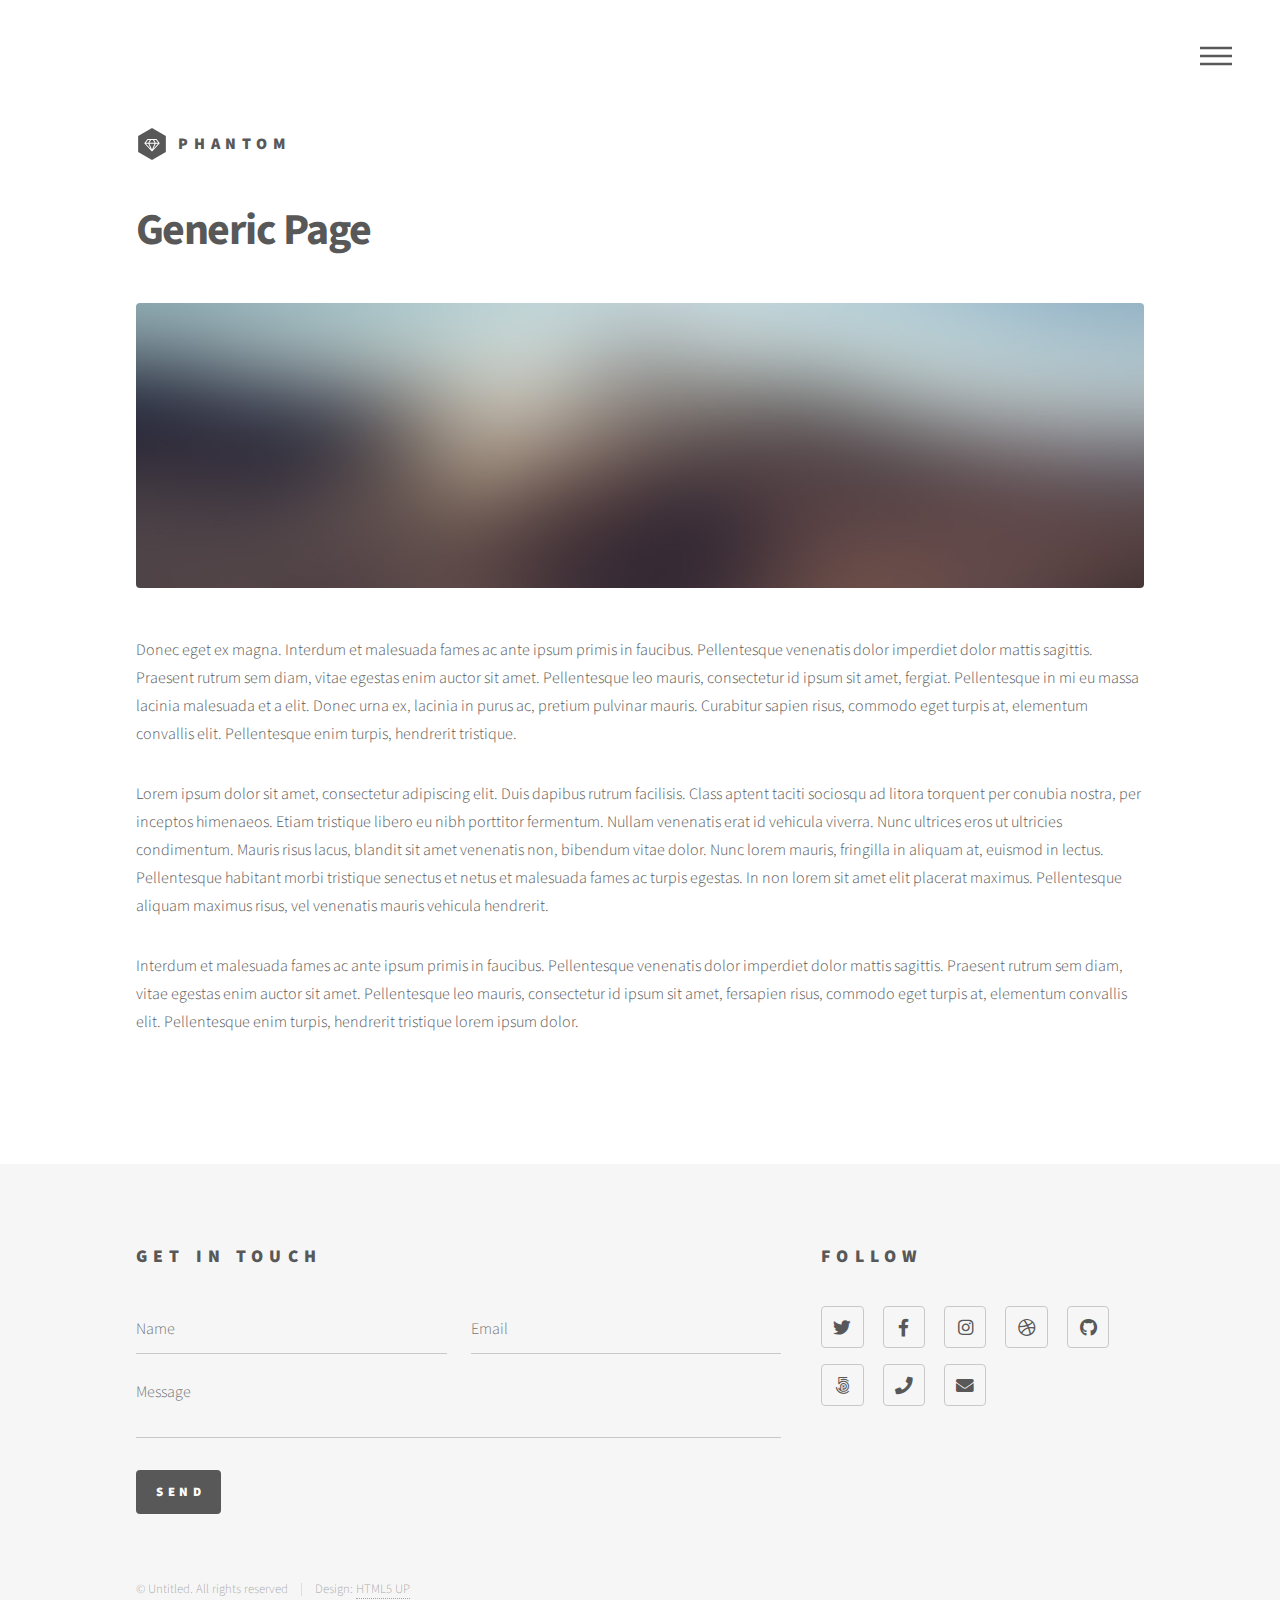
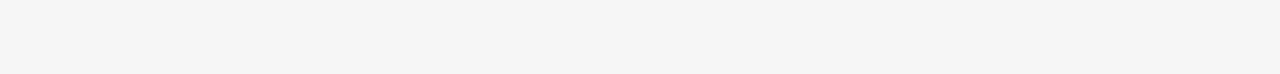
==== affiche.html @ 23f285b6 "Update affiche.html" ====
<!DOCTYPE HTML>
<!--
	Phantom by HTML5 UP
	html5up.net | @ajlkn
	Free for personal and commercial use under the CCA 3.0 license (html5up.net/license)
-->
<html>
	<head>
		<title>Image</title>
		<meta charset="utf-8" />
		<meta name="viewport" content="width=device-width, initial-scale=1, user-scalable=no" />
		<link rel="stylesheet" href="assets/css/main.css" />
		<noscript><link rel="stylesheet" href="assets/css/noscript.css" /></noscript>
	</head>
	<body class="is-preload">
		<!-- Wrapper -->
			<div id="wrapper">

				<!-- Header -->
					<header id="header">
						<div class="inner">

							<!-- Logo -->
								<a href="index.html" class="logo">
									<span class="symbol"><img src="images/logo.svg" alt="" /></span><span class="title">Phantom</span>
								</a>

							<!-- Nav -->
								<nav>
									<ul>
										<li><a href="#menu">Menu</a></li>
									</ul>
								</nav>

						</div>
					</header>

				<!-- Menu -->
					<nav id="menu">
						<h2>Menu</h2>
						<ul>
							<li><a href="index.html">Home</a></li>
							<li><a href="generic.html">Timeline</a></li>
							<li><a href="affiche.html">Affiches</a></li>
						</ul>
					</nav>

				<!-- Main -->
					<div id="main">
						<div class="inner">
							<h1>Generic Page</h1>
							<span class="image main"><img src="images/pic13.jpg" alt="" /></span>
							<p>Donec eget ex magna. Interdum et malesuada fames ac ante ipsum primis in faucibus. Pellentesque venenatis dolor imperdiet dolor mattis sagittis. Praesent rutrum sem diam, vitae egestas enim auctor sit amet. Pellentesque leo mauris, consectetur id ipsum sit amet, fergiat. Pellentesque in mi eu massa lacinia malesuada et a elit. Donec urna ex, lacinia in purus ac, pretium pulvinar mauris. Curabitur sapien risus, commodo eget turpis at, elementum convallis elit. Pellentesque enim turpis, hendrerit tristique.</p>
							<p>Lorem ipsum dolor sit amet, consectetur adipiscing elit. Duis dapibus rutrum facilisis. Class aptent taciti sociosqu ad litora torquent per conubia nostra, per inceptos himenaeos. Etiam tristique libero eu nibh porttitor fermentum. Nullam venenatis erat id vehicula viverra. Nunc ultrices eros ut ultricies condimentum. Mauris risus lacus, blandit sit amet venenatis non, bibendum vitae dolor. Nunc lorem mauris, fringilla in aliquam at, euismod in lectus. Pellentesque habitant morbi tristique senectus et netus et malesuada fames ac turpis egestas. In non lorem sit amet elit placerat maximus. Pellentesque aliquam maximus risus, vel venenatis mauris vehicula hendrerit.</p>
							<p>Interdum et malesuada fames ac ante ipsum primis in faucibus. Pellentesque venenatis dolor imperdiet dolor mattis sagittis. Praesent rutrum sem diam, vitae egestas enim auctor sit amet. Pellentesque leo mauris, consectetur id ipsum sit amet, fersapien risus, commodo eget turpis at, elementum convallis elit. Pellentesque enim turpis, hendrerit tristique lorem ipsum dolor.</p>
						</div>
					</div>

				<!-- Footer -->
					<footer id="footer">
						<div class="inner">
							<section>
								<h2>Get in touch</h2>
								<form method="post" action="#">
									<div class="fields">
										<div class="field half">
											<input type="text" name="name" id="name" placeholder="Name" />
										</div>
										<div class="field half">
											<input type="email" name="email" id="email" placeholder="Email" />
										</div>
										<div class="field">
											<textarea name="message" id="message" placeholder="Message"></textarea>
										</div>
									</div>
									<ul class="actions">
										<li><input type="submit" value="Send" class="primary" /></li>
									</ul>
								</form>
							</section>
							<section>
								<h2>Follow</h2>
								<ul class="icons">
									<li><a href="#" class="icon brands style2 fa-twitter"><span class="label">Twitter</span></a></li>
									<li><a href="#" class="icon brands style2 fa-facebook-f"><span class="label">Facebook</span></a></li>
									<li><a href="#" class="icon brands style2 fa-instagram"><span class="label">Instagram</span></a></li>
									<li><a href="#" class="icon brands style2 fa-dribbble"><span class="label">Dribbble</span></a></li>
									<li><a href="#" class="icon brands style2 fa-github"><span class="label">GitHub</span></a></li>
									<li><a href="#" class="icon brands style2 fa-500px"><span class="label">500px</span></a></li>
									<li><a href="#" class="icon solid style2 fa-phone"><span class="label">Phone</span></a></li>
									<li><a href="#" class="icon solid style2 fa-envelope"><span class="label">Email</span></a></li>
								</ul>
							</section>
							<ul class="copyright">
								<li>&copy; Untitled. All rights reserved</li><li>Design: <a href="http://html5up.net">HTML5 UP</a></li>
							</ul>
						</div>
					</footer>

			</div>

		<!-- Scripts -->
			<script src="assets/js/jquery.min.js"></script>
			<script src="assets/js/browser.min.js"></script>
			<script src="assets/js/breakpoints.min.js"></script>
			<script src="assets/js/util.js"></script>
			<script src="assets/js/main.js"></script>

	</body>
</html>
---- assets/css/main.css ----
@import url(fontawesome-all.min.css);
@import url("https://fonts.googleapis.com/css?family=Source+Sans+Pro:300,700,900");

/*
	Phantom by HTML5 UP
	html5up.net | @ajlkn
	Free for personal and commercial use under the CCA 3.0 license (html5up.net/license)
*/

html, body, div, span, applet, object,
iframe, h1, h2, h3, h4, h5, h6, p, blockquote,
pre, a, abbr, acronym, address, big, cite,
code, del, dfn, em, img, ins, kbd, q, s, samp,
small, strike, strong, sub, sup, tt, var, b,
u, i, center, dl, dt, dd, ol, ul, li, fieldset,
form, label, legend, table, caption, tbody,
tfoot, thead, tr, th, td, article, aside,
canvas, details, embed, figure, figcaption,
footer, header, hgroup, menu, nav, output, ruby,
section, summary, time, mark, audio, video {
	margin: 0;
	padding: 0;
	border: 0;
	font-size: 100%;
	font: inherit;
	vertical-align: baseline;}

article, aside, details, figcaption, figure,
footer, header, hgroup, menu, nav, section {
	display: block;}

body {
	line-height: 1;
}

ol, ul {
	list-style: none;
}

blockquote, q {
	quotes: none;
}

	blockquote:before, blockquote:after, q:before, q:after {
		content: '';
		content: none;
	}

table {
	border-collapse: collapse;
	border-spacing: 0;
}

body {
	-webkit-text-size-adjust: none;
}

mark {
	background-color: transparent;
	color: inherit;
}

input::-moz-focus-inner {
	border: 0;
	padding: 0;
}

input, select, textarea {
	-moz-appearance: none;
	-webkit-appearance: none;
	-ms-appearance: none;
	appearance: none;
}

/* Basic */

	@-ms-viewport {
		width: device-width;
	}

	body {
		-ms-overflow-style: scrollbar;
	}

	@media screen and (max-width: 480px) {

		html, body {
			min-width: 320px;
		}

	}

	html {
		box-sizing: border-box;
	}

	*, *:before, *:after {
		box-sizing: inherit;
	}

	body {
		background: #ffffff;
	}

		body.is-preload *, body.is-preload *:before, body.is-preload *:after {
			-moz-animation: none !important;
			-webkit-animation: none !important;
			-ms-animation: none !important;
			animation: none !important;
			-moz-transition: none !important;
			-webkit-transition: none !important;
			-ms-transition: none !important;
			transition: none !important;
		}

/* Type */

	body, input, select, textarea {
		color: #585858;
		font-family: "Source Sans Pro", Helvetica, sans-serif;
		font-size: 16pt;
		font-weight: 300;
		line-height: 1.75;
	}

		@media screen and (max-width: 1680px) {

			body, input, select, textarea {
				font-size: 14pt;
			}

		}

		@media screen and (max-width: 1280px) {

			body, input, select, textarea {
				font-size: 12pt;
			}

		}

	a {
		-moz-transition: border-bottom-color 0.2s ease, color 0.2s ease;
		-webkit-transition: border-bottom-color 0.2s ease, color 0.2s ease;
		-ms-transition: border-bottom-color 0.2s ease, color 0.2s ease;
		transition: border-bottom-color 0.2s ease, color 0.2s ease;
		text-decoration: none;
		color: #585858;
		border-bottom: dotted 1px rgba(88, 88, 88, 0.5);
	}

		a:hover {
			border-bottom-color: transparent;
			color: #f2849e !important;
		}

	strong, b {
		font-weight: 900;
	}

	em, i {
		font-style: italic;
	}

	p {
		margin: 0 0 2em 0;
	}

	h1 {
		font-size: 2.75em;
		font-weight: 700;
		line-height: 1.3;
		margin: 0 0 1em 0;
		letter-spacing: -0.035em;
	}

		h1 a {
			color: inherit;
		}

		@media screen and (max-width: 736px) {

			h1 {
				font-size: 2em;
				margin: 0 0 1em 0;
			}

		}

		@media screen and (max-width: 360px) {

			h1 {
				font-size: 1.75em;
			}

		}

	h2, h3, h4, h5, h6 {
		font-weight: 900;
		line-height: 1.5;
		margin: 0 0 2em 0;
		text-transform: uppercase;
		letter-spacing: 0.35em;
	}

		h2 a, h3 a, h4 a, h5 a, h6 a {
			color: inherit;
		}

	h2 {
		font-size: 1.1em;
	}

	h3 {
		font-size: 1em;
	}

	h4 {
		font-size: 0.8em;
	}

	h5 {
		font-size: 0.8em;
	}

	h6 {
		font-size: 0.8em;
	}

	@media screen and (max-width: 980px) {

		h1 br, h2 br, h3 br, h4 br, h5 br, h6 br {
			display: none;
		}

	}

	@media screen and (max-width: 736px) {

		h2 {
			font-size: 1em;
		}

		h3 {
			font-size: 0.8em;
		}

	}

	sub {
		font-size: 0.8em;
		position: relative;
		top: 0.5em;
	}

	sup {
		font-size: 0.8em;
		position: relative;
		top: -0.5em;
	}

	blockquote {
		border-left: solid 4px #c9c9c9;
		font-style: italic;
		margin: 0 0 2em 0;
		padding: 0.5em 0 0.5em 2em;
	}

	code {
		background: rgba(144, 144, 144, 0.075);
		border-radius: 4px;
		border: solid 1px #c9c9c9;
		font-family: "Courier New", monospace;
		font-size: 0.9em;
		margin: 0 0.25em;
		padding: 0.25em 0.65em;
	}

	pre {
		-webkit-overflow-scrolling: touch;
		font-family: "Courier New", monospace;
		font-size: 0.9em;
		margin: 0 0 2em 0;
	}

		pre code {
			display: block;
			line-height: 1.75;
			padding: 1em 1.5em;
			overflow-x: auto;
		}

	hr {
		border: 0;
		border-bottom: solid 1px #c9c9c9;
		margin: 2em 0;
	}

		hr.major {
			margin: 3em 0;
		}

	.align-left {
		text-align: left;
	}

	.align-center {
		text-align: center;
	}

	.align-right {
		text-align: right;
	}

/* Row */

	.row {
		display: flex;
		flex-wrap: wrap;
		box-sizing: border-box;
		align-items: stretch;
	}

		.row > * {
			box-sizing: border-box;
		}

		.row.gtr-uniform > * > :last-child {
			margin-bottom: 0;
		}

		.row.aln-left {
			justify-content: flex-start;
		}

		.row.aln-center {
			justify-content: center;
		}

		.row.aln-right {
			justify-content: flex-end;
		}

		.row.aln-top {
			align-items: flex-start;
		}

		.row.aln-middle {
			align-items: center;
		}

		.row.aln-bottom {
			align-items: flex-end;
		}

		.row > .imp {
			order: -1;
		}

		.row > .col-1 {
			width: 8.33333%;
		}

		.row > .off-1 {
			margin-left: 8.33333%;
		}

		.row > .col-2 {
			width: 16.66667%;
		}

		.row > .off-2 {
			margin-left: 16.66667%;
		}

		.row > .col-3 {
			width: 25%;
		}

		.row > .off-3 {
			margin-left: 25%;
		}

		.row > .col-4 {
			width: 33.33333%;
		}

		.row > .off-4 {
			margin-left: 33.33333%;
		}

		.row > .col-5 {
			width: 41.66667%;
		}

		.row > .off-5 {
			margin-left: 41.66667%;
		}

		.row > .col-6 {
			width: 50%;
		}

		.row > .off-6 {
			margin-left: 50%;
		}

		.row > .col-7 {
			width: 58.33333%;
		}

		.row > .off-7 {
			margin-left: 58.33333%;
		}

		.row > .col-8 {
			width: 66.66667%;
		}

		.row > .off-8 {
			margin-left: 66.66667%;
		}

		.row > .col-9 {
			width: 75%;
		}

		.row > .off-9 {
			margin-left: 75%;
		}

		.row > .col-10 {
			width: 83.33333%;
		}

		.row > .off-10 {
			margin-left: 83.33333%;
		}

		.row > .col-11 {
			width: 91.66667%;
		}

		.row > .off-11 {
			margin-left: 91.66667%;
		}

		.row > .col-12 {
			width: 100%;
		}

		.row > .off-12 {
			margin-left: 100%;
		}

		.row.gtr-0 {
			margin-top: 0;
			margin-left: 0em;
		}

			.row.gtr-0 > * {
				padding: 0 0 0 0em;
			}

			.row.gtr-0.gtr-uniform {
				margin-top: 0em;
			}

				.row.gtr-0.gtr-uniform > * {
					padding-top: 0em;
				}

		.row.gtr-25 {
			margin-top: 0;
			margin-left: -0.5em;
		}

			.row.gtr-25 > * {
				padding: 0 0 0 0.5em;
			}

			.row.gtr-25.gtr-uniform {
				margin-top: -0.5em;
			}

				.row.gtr-25.gtr-uniform > * {
					padding-top: 0.5em;
				}

		.row.gtr-50 {
			margin-top: 0;
			margin-left: -1em;
		}

			.row.gtr-50 > * {
				padding: 0 0 0 1em;
			}

			.row.gtr-50.gtr-uniform {
				margin-top: -1em;
			}

				.row.gtr-50.gtr-uniform > * {
					padding-top: 1em;
				}

		.row {
			margin-top: 0;
			margin-left: -2em;
		}

			.row > * {
				padding: 0 0 0 2em;
			}

			.row.gtr-uniform {
				margin-top: -2em;
			}

				.row.gtr-uniform > * {
					padding-top: 2em;
				}

		.row.gtr-150 {
			margin-top: 0;
			margin-left: -3em;
		}

			.row.gtr-150 > * {
				padding: 0 0 0 3em;
			}

			.row.gtr-150.gtr-uniform {
				margin-top: -3em;
			}

				.row.gtr-150.gtr-uniform > * {
					padding-top: 3em;
				}

		.row.gtr-200 {
			margin-top: 0;
			margin-left: -4em;
		}

			.row.gtr-200 > * {
				padding: 0 0 0 4em;
			}

			.row.gtr-200.gtr-uniform {
				margin-top: -4em;
			}

				.row.gtr-200.gtr-uniform > * {
					padding-top: 4em;
				}

		@media screen and (max-width: 1680px) {

			.row {
				display: flex;
				flex-wrap: wrap;
				box-sizing: border-box;
				align-items: stretch;
			}

				.row > * {
					box-sizing: border-box;
				}

				.row.gtr-uniform > * > :last-child {
					margin-bottom: 0;
				}

				.row.aln-left {
					justify-content: flex-start;
				}

				.row.aln-center {
					justify-content: center;
				}

				.row.aln-right {
					justify-content: flex-end;
				}

				.row.aln-top {
					align-items: flex-start;
				}

				.row.aln-middle {
					align-items: center;
				}

				.row.aln-bottom {
					align-items: flex-end;
				}

				.row > .imp-xlarge {
					order: -1;
				}

				.row > .col-1-xlarge {
					width: 8.33333%;
				}

				.row > .off-1-xlarge {
					margin-left: 8.33333%;
				}

				.row > .col-2-xlarge {
					width: 16.66667%;
				}

				.row > .off-2-xlarge {
					margin-left: 16.66667%;
				}

				.row > .col-3-xlarge {
					width: 25%;
				}

				.row > .off-3-xlarge {
					margin-left: 25%;
				}

				.row > .col-4-xlarge {
					width: 33.33333%;
				}

				.row > .off-4-xlarge {
					margin-left: 33.33333%;
				}

				.row > .col-5-xlarge {
					width: 41.66667%;
				}

				.row > .off-5-xlarge {
					margin-left: 41.66667%;
				}

				.row > .col-6-xlarge {
					width: 50%;
				}

				.row > .off-6-xlarge {
					margin-left: 50%;
				}

				.row > .col-7-xlarge {
					width: 58.33333%;
				}

				.row > .off-7-xlarge {
					margin-left: 58.33333%;
				}

				.row > .col-8-xlarge {
					width: 66.66667%;
				}

				.row > .off-8-xlarge {
					margin-left: 66.66667%;
				}

				.row > .col-9-xlarge {
					width: 75%;
				}

				.row > .off-9-xlarge {
					margin-left: 75%;
				}

				.row > .col-10-xlarge {
					width: 83.33333%;
				}

				.row > .off-10-xlarge {
					margin-left: 83.33333%;
				}

				.row > .col-11-xlarge {
					width: 91.66667%;
				}

				.row > .off-11-xlarge {
					margin-left: 91.66667%;
				}

				.row > .col-12-xlarge {
					width: 100%;
				}

				.row > .off-12-xlarge {
					margin-left: 100%;
				}

				.row.gtr-0 {
					margin-top: 0;
					margin-left: 0em;
				}

					.row.gtr-0 > * {
						padding: 0 0 0 0em;
					}

					.row.gtr-0.gtr-uniform {
						margin-top: 0em;
					}

						.row.gtr-0.gtr-uniform > * {
							padding-top: 0em;
						}

				.row.gtr-25 {
					margin-top: 0;
					margin-left: -0.5em;
				}

					.row.gtr-25 > * {
						padding: 0 0 0 0.5em;
					}

					.row.gtr-25.gtr-uniform {
						margin-top: -0.5em;
					}

						.row.gtr-25.gtr-uniform > * {
							padding-top: 0.5em;
						}

				.row.gtr-50 {
					margin-top: 0;
					margin-left: -1em;
				}

					.row.gtr-50 > * {
						padding: 0 0 0 1em;
					}

					.row.gtr-50.gtr-uniform {
						margin-top: -1em;
					}

						.row.gtr-50.gtr-uniform > * {
							padding-top: 1em;
						}

				.row {
					margin-top: 0;
					margin-left: -2em;
				}

					.row > * {
						padding: 0 0 0 2em;
					}

					.row.gtr-uniform {
						margin-top: -2em;
					}

						.row.gtr-uniform > * {
							padding-top: 2em;
						}

				.row.gtr-150 {
					margin-top: 0;
					margin-left: -3em;
				}

					.row.gtr-150 > * {
						padding: 0 0 0 3em;
					}

					.row.gtr-150.gtr-uniform {
						margin-top: -3em;
					}

						.row.gtr-150.gtr-uniform > * {
							padding-top: 3em;
						}

				.row.gtr-200 {
					margin-top: 0;
					margin-left: -4em;
				}

					.row.gtr-200 > * {
						padding: 0 0 0 4em;
					}

					.row.gtr-200.gtr-uniform {
						margin-top: -4em;
					}

						.row.gtr-200.gtr-uniform > * {
							padding-top: 4em;
						}

		}

		@media screen and (max-width: 1280px) {

			.row {
				display: flex;
				flex-wrap: wrap;
				box-sizing: border-box;
				align-items: stretch;
			}

				.row > * {
					box-sizing: border-box;
				}

				.row.gtr-uniform > * > :last-child {
					margin-bottom: 0;
				}

				.row.aln-left {
					justify-content: flex-start;
				}

				.row.aln-center {
					justify-content: center;
				}

				.row.aln-right {
					justify-content: flex-end;
				}

				.row.aln-top {
					align-items: flex-start;
				}

				.row.aln-middle {
					align-items: center;
				}

				.row.aln-bottom {
					align-items: flex-end;
				}

				.row > .imp-large {
					order: -1;
				}

				.row > .col-1-large {
					width: 8.33333%;
				}

				.row > .off-1-large {
					margin-left: 8.33333%;
				}

				.row > .col-2-large {
					width: 16.66667%;
				}

				.row > .off-2-large {
					margin-left: 16.66667%;
				}

				.row > .col-3-large {
					width: 25%;
				}

				.row > .off-3-large {
					margin-left: 25%;
				}

				.row > .col-4-large {
					width: 33.33333%;
				}

				.row > .off-4-large {
					margin-left: 33.33333%;
				}

				.row > .col-5-large {
					width: 41.66667%;
				}

				.row > .off-5-large {
					margin-left: 41.66667%;
				}

				.row > .col-6-large {
					width: 50%;
				}

				.row > .off-6-large {
					margin-left: 50%;
				}

				.row > .col-7-large {
					width: 58.33333%;
				}

				.row > .off-7-large {
					margin-left: 58.33333%;
				}

				.row > .col-8-large {
					width: 66.66667%;
				}

				.row > .off-8-large {
					margin-left: 66.66667%;
				}

				.row > .col-9-large {
					width: 75%;
				}

				.row > .off-9-large {
					margin-left: 75%;
				}

				.row > .col-10-large {
					width: 83.33333%;
				}

				.row > .off-10-large {
					margin-left: 83.33333%;
				}

				.row > .col-11-large {
					width: 91.66667%;
				}

				.row > .off-11-large {
					margin-left: 91.66667%;
				}

				.row > .col-12-large {
					width: 100%;
				}

				.row > .off-12-large {
					margin-left: 100%;
				}

				.row.gtr-0 {
					margin-top: 0;
					margin-left: 0em;
				}

					.row.gtr-0 > * {
						padding: 0 0 0 0em;
					}

					.row.gtr-0.gtr-uniform {
						margin-top: 0em;
					}

						.row.gtr-0.gtr-uniform > * {
							padding-top: 0em;
						}

				.row.gtr-25 {
					margin-top: 0;
					margin-left: -0.5em;
				}

					.row.gtr-25 > * {
						padding: 0 0 0 0.5em;
					}

					.row.gtr-25.gtr-uniform {
						margin-top: -0.5em;
					}

						.row.gtr-25.gtr-uniform > * {
							padding-top: 0.5em;
						}

				.row.gtr-50 {
					margin-top: 0;
					margin-left: -1em;
				}

					.row.gtr-50 > * {
						padding: 0 0 0 1em;
					}

					.row.gtr-50.gtr-uniform {
						margin-top: -1em;
					}

						.row.gtr-50.gtr-uniform > * {
							padding-top: 1em;
						}

				.row {
					margin-top: 0;
					margin-left: -2em;
				}

					.row > * {
						padding: 0 0 0 2em;
					}

					.row.gtr-uniform {
						margin-top: -2em;
					}

						.row.gtr-uniform > * {
							padding-top: 2em;
						}

				.row.gtr-150 {
					margin-top: 0;
					margin-left: -3em;
				}

					.row.gtr-150 > * {
						padding: 0 0 0 3em;
					}

					.row.gtr-150.gtr-uniform {
						margin-top: -3em;
					}

						.row.gtr-150.gtr-uniform > * {
							padding-top: 3em;
						}

				.row.gtr-200 {
					margin-top: 0;
					margin-left: -4em;
				}

					.row.gtr-200 > * {
						padding: 0 0 0 4em;
					}

					.row.gtr-200.gtr-uniform {
						margin-top: -4em;
					}

						.row.gtr-200.gtr-uniform > * {
							padding-top: 4em;
						}

		}

		@media screen and (max-width: 980px) {

			.row {
				display: flex;
				flex-wrap: wrap;
				box-sizing: border-box;
				align-items: stretch;
			}

				.row > * {
					box-sizing: border-box;
				}

				.row.gtr-uniform > * > :last-child {
					margin-bottom: 0;
				}

				.row.aln-left {
					justify-content: flex-start;
				}

				.row.aln-center {
					justify-content: center;
				}

				.row.aln-right {
					justify-content: flex-end;
				}

				.row.aln-top {
					align-items: flex-start;
				}

				.row.aln-middle {
					align-items: center;
				}

				.row.aln-bottom {
					align-items: flex-end;
				}

				.row > .imp-medium {
					order: -1;
				}

				.row > .col-1-medium {
					width: 8.33333%;
				}

				.row > .off-1-medium {
					margin-left: 8.33333%;
				}

				.row > .col-2-medium {
					width: 16.66667%;
				}

				.row > .off-2-medium {
					margin-left: 16.66667%;
				}

				.row > .col-3-medium {
					width: 25%;
				}

				.row > .off-3-medium {
					margin-left: 25%;
				}

				.row > .col-4-medium {
					width: 33.33333%;
				}

				.row > .off-4-medium {
					margin-left: 33.33333%;
				}

				.row > .col-5-medium {
					width: 41.66667%;
				}

				.row > .off-5-medium {
					margin-left: 41.66667%;
				}

				.row > .col-6-medium {
					width: 50%;
				}

				.row > .off-6-medium {
					margin-left: 50%;
				}

				.row > .col-7-medium {
					width: 58.33333%;
				}

				.row > .off-7-medium {
					margin-left: 58.33333%;
				}

				.row > .col-8-medium {
					width: 66.66667%;
				}

				.row > .off-8-medium {
					margin-left: 66.66667%;
				}

				.row > .col-9-medium {
					width: 75%;
				}

				.row > .off-9-medium {
					margin-left: 75%;
				}

				.row > .col-10-medium {
					width: 83.33333%;
				}

				.row > .off-10-medium {
					margin-left: 83.33333%;
				}

				.row > .col-11-medium {
					width: 91.66667%;
				}

				.row > .off-11-medium {
					margin-left: 91.66667%;
				}

				.row > .col-12-medium {
					width: 100%;
				}

				.row > .off-12-medium {
					margin-left: 100%;
				}

				.row.gtr-0 {
					margin-top: 0;
					margin-left: 0em;
				}

					.row.gtr-0 > * {
						padding: 0 0 0 0em;
					}

					.row.gtr-0.gtr-uniform {
						margin-top: 0em;
					}

						.row.gtr-0.gtr-uniform > * {
							padding-top: 0em;
						}

				.row.gtr-25 {
					margin-top: 0;
					margin-left: -0.375em;
				}

					.row.gtr-25 > * {
						padding: 0 0 0 0.375em;
					}

					.row.gtr-25.gtr-uniform {
						margin-top: -0.375em;
					}

						.row.gtr-25.gtr-uniform > * {
							padding-top: 0.375em;
						}

				.row.gtr-50 {
					margin-top: 0;
					margin-left: -0.75em;
				}

					.row.gtr-50 > * {
						padding: 0 0 0 0.75em;
					}

					.row.gtr-50.gtr-uniform {
						margin-top: -0.75em;
					}

						.row.gtr-50.gtr-uniform > * {
							padding-top: 0.75em;
						}

				.row {
					margin-top: 0;
					margin-left: -1.5em;
				}

					.row > * {
						padding: 0 0 0 1.5em;
					}

					.row.gtr-uniform {
						margin-top: -1.5em;
					}

						.row.gtr-uniform > * {
							padding-top: 1.5em;
						}

				.row.gtr-150 {
					margin-top: 0;
					margin-left: -2.25em;
				}

					.row.gtr-150 > * {
						padding: 0 0 0 2.25em;
					}

					.row.gtr-150.gtr-uniform {
						margin-top: -2.25em;
					}

						.row.gtr-150.gtr-uniform > * {
							padding-top: 2.25em;
						}

				.row.gtr-200 {
					margin-top: 0;
					margin-left: -3em;
				}

					.row.gtr-200 > * {
						padding: 0 0 0 3em;
					}

					.row.gtr-200.gtr-uniform {
						margin-top: -3em;
					}

						.row.gtr-200.gtr-uniform > * {
							padding-top: 3em;
						}

		}

		@media screen and (max-width: 736px) {

			.row {
				display: flex;
				flex-wrap: wrap;
				box-sizing: border-box;
				align-items: stretch;
			}

				.row > * {
					box-sizing: border-box;
				}

				.row.gtr-uniform > * > :last-child {
					margin-bottom: 0;
				}

				.row.aln-left {
					justify-content: flex-start;
				}

				.row.aln-center {
					justify-content: center;
				}

				.row.aln-right {
					justify-content: flex-end;
				}

				.row.aln-top {
					align-items: flex-start;
				}

				.row.aln-middle {
					align-items: center;
				}

				.row.aln-bottom {
					align-items: flex-end;
				}

				.row > .imp-small {
					order: -1;
				}

				.row > .col-1-small {
					width: 8.33333%;
				}

				.row > .off-1-small {
					margin-left: 8.33333%;
				}

				.row > .col-2-small {
					width: 16.66667%;
				}

				.row > .off-2-small {
					margin-left: 16.66667%;
				}

				.row > .col-3-small {
					width: 25%;
				}

				.row > .off-3-small {
					margin-left: 25%;
				}

				.row > .col-4-small {
					width: 33.33333%;
				}

				.row > .off-4-small {
					margin-left: 33.33333%;
				}

				.row > .col-5-small {
					width: 41.66667%;
				}

				.row > .off-5-small {
					margin-left: 41.66667%;
				}

				.row > .col-6-small {
					width: 50%;
				}

				.row > .off-6-small {
					margin-left: 50%;
				}

				.row > .col-7-small {
					width: 58.33333%;
				}

				.row > .off-7-small {
					margin-left: 58.33333%;
				}

				.row > .col-8-small {
					width: 66.66667%;
				}

				.row > .off-8-small {
					margin-left: 66.66667%;
				}

				.row > .col-9-small {
					width: 75%;
				}

				.row > .off-9-small {
					margin-left: 75%;
				}

				.row > .col-10-small {
					width: 83.33333%;
				}

				.row > .off-10-small {
					margin-left: 83.33333%;
				}

				.row > .col-11-small {
					width: 91.66667%;
				}

				.row > .off-11-small {
					margin-left: 91.66667%;
				}

				.row > .col-12-small {
					width: 100%;
				}

				.row > .off-12-small {
					margin-left: 100%;
				}

				.row.gtr-0 {
					margin-top: 0;
					margin-left: 0em;
				}

					.row.gtr-0 > * {
						padding: 0 0 0 0em;
					}

					.row.gtr-0.gtr-uniform {
						margin-top: 0em;
					}

						.row.gtr-0.gtr-uniform > * {
							padding-top: 0em;
						}

				.row.gtr-25 {
					margin-top: 0;
					margin-left: -0.25em;
				}

					.row.gtr-25 > * {
						padding: 0 0 0 0.25em;
					}

					.row.gtr-25.gtr-uniform {
						margin-top: -0.25em;
					}

						.row.gtr-25.gtr-uniform > * {
							padding-top: 0.25em;
						}

				.row.gtr-50 {
					margin-top: 0;
					margin-left: -0.5em;
				}

					.row.gtr-50 > * {
						padding: 0 0 0 0.5em;
					}

					.row.gtr-50.gtr-uniform {
						margin-top: -0.5em;
					}

						.row.gtr-50.gtr-uniform > * {
							padding-top: 0.5em;
						}

				.row {
					margin-top: 0;
					margin-left: -1em;
				}

					.row > * {
						padding: 0 0 0 1em;
					}

					.row.gtr-uniform {
						margin-top: -1em;
					}

						.row.gtr-uniform > * {
							padding-top: 1em;
						}

				.row.gtr-150 {
					margin-top: 0;
					margin-left: -1.5em;
				}

					.row.gtr-150 > * {
						padding: 0 0 0 1.5em;
					}

					.row.gtr-150.gtr-uniform {
						margin-top: -1.5em;
					}

						.row.gtr-150.gtr-uniform > * {
							padding-top: 1.5em;
						}

				.row.gtr-200 {
					margin-top: 0;
					margin-left: -2em;
				}

					.row.gtr-200 > * {
						padding: 0 0 0 2em;
					}

					.row.gtr-200.gtr-uniform {
						margin-top: -2em;
					}

						.row.gtr-200.gtr-uniform > * {
							padding-top: 2em;
						}

		}

		@media screen and (max-width: 480px) {

			.row {
				display: flex;
				flex-wrap: wrap;
				box-sizing: border-box;
				align-items: stretch;
			}

				.row > * {
					box-sizing: border-box;
				}

				.row.gtr-uniform > * > :last-child {
					margin-bottom: 0;
				}

				.row.aln-left {
					justify-content: flex-start;
				}

				.row.aln-center {
					justify-content: center;
				}

				.row.aln-right {
					justify-content: flex-end;
				}

				.row.aln-top {
					align-items: flex-start;
				}

				.row.aln-middle {
					align-items: center;
				}

				.row.aln-bottom {
					align-items: flex-end;
				}

				.row > .imp-xsmall {
					order: -1;
				}

				.row > .col-1-xsmall {
					width: 8.33333%;
				}

				.row > .off-1-xsmall {
					margin-left: 8.33333%;
				}

				.row > .col-2-xsmall {
					width: 16.66667%;
				}

				.row > .off-2-xsmall {
					margin-left: 16.66667%;
				}

				.row > .col-3-xsmall {
					width: 25%;
				}

				.row > .off-3-xsmall {
					margin-left: 25%;
				}

				.row > .col-4-xsmall {
					width: 33.33333%;
				}

				.row > .off-4-xsmall {
					margin-left: 33.33333%;
				}

				.row > .col-5-xsmall {
					width: 41.66667%;
				}

				.row > .off-5-xsmall {
					margin-left: 41.66667%;
				}

				.row > .col-6-xsmall {
					width: 50%;
				}

				.row > .off-6-xsmall {
					margin-left: 50%;
				}

				.row > .col-7-xsmall {
					width: 58.33333%;
				}

				.row > .off-7-xsmall {
					margin-left: 58.33333%;
				}

				.row > .col-8-xsmall {
					width: 66.66667%;
				}

				.row > .off-8-xsmall {
					margin-left: 66.66667%;
				}

				.row > .col-9-xsmall {
					width: 75%;
				}

				.row > .off-9-xsmall {
					margin-left: 75%;
				}

				.row > .col-10-xsmall {
					width: 83.33333%;
				}

				.row > .off-10-xsmall {
					margin-left: 83.33333%;
				}

				.row > .col-11-xsmall {
					width: 91.66667%;
				}

				.row > .off-11-xsmall {
					margin-left: 91.66667%;
				}

				.row > .col-12-xsmall {
					width: 100%;
				}

				.row > .off-12-xsmall {
					margin-left: 100%;
				}

				.row.gtr-0 {
					margin-top: 0;
					margin-left: 0em;
				}

					.row.gtr-0 > * {
						padding: 0 0 0 0em;
					}

					.row.gtr-0.gtr-uniform {
						margin-top: 0em;
					}

						.row.gtr-0.gtr-uniform > * {
							padding-top: 0em;
						}

				.row.gtr-25 {
					margin-top: 0;
					margin-left: -0.25em;
				}

					.row.gtr-25 > * {
						padding: 0 0 0 0.25em;
					}

					.row.gtr-25.gtr-uniform {
						margin-top: -0.25em;
					}

						.row.gtr-25.gtr-uniform > * {
							padding-top: 0.25em;
						}

				.row.gtr-50 {
					margin-top: 0;
					margin-left: -0.5em;
				}

					.row.gtr-50 > * {
						padding: 0 0 0 0.5em;
					}

					.row.gtr-50.gtr-uniform {
						margin-top: -0.5em;
					}

						.row.gtr-50.gtr-uniform > * {
							padding-top: 0.5em;
						}

				.row {
					margin-top: 0;
					margin-left: -1em;
				}

					.row > * {
						padding: 0 0 0 1em;
					}

					.row.gtr-uniform {
						margin-top: -1em;
					}

						.row.gtr-uniform > * {
							padding-top: 1em;
						}

				.row.gtr-150 {
					margin-top: 0;
					margin-left: -1.5em;
				}

					.row.gtr-150 > * {
						padding: 0 0 0 1.5em;
					}

					.row.gtr-150.gtr-uniform {
						margin-top: -1.5em;
					}

						.row.gtr-150.gtr-uniform > * {
							padding-top: 1.5em;
						}

				.row.gtr-200 {
					margin-top: 0;
					margin-left: -2em;
				}

					.row.gtr-200 > * {
						padding: 0 0 0 2em;
					}

					.row.gtr-200.gtr-uniform {
						margin-top: -2em;
					}

						.row.gtr-200.gtr-uniform > * {
							padding-top: 2em;
						}

		}

/* Section/Article */

	section.special, article.special {
		text-align: center;
	}

	header p {
		margin-top: -1em;
	}

	@media screen and (max-width: 736px) {

		header p {
			margin-top: 0;
		}

	}

/* Icon */

	.icon {
		text-decoration: none;
		border-bottom: none;
		position: relative;
	}

		.icon:before {
			-moz-osx-font-smoothing: grayscale;
			-webkit-font-smoothing: antialiased;
			display: inline-block;
			font-style: normal;
			font-variant: normal;
			text-rendering: auto;
			line-height: 1;
			text-transform: none !important;
			font-family: 'Font Awesome 5 Free';
			font-weight: 400;
		}

		.icon > .label {
			display: none;
		}

		.icon:before {
			line-height: inherit;
		}

		.icon.solid:before {
			font-weight: 900;
		}

		.icon.brands:before {
			font-family: 'Font Awesome 5 Brands';
		}

		.icon.style2 {
			-moz-transition: background-color 0.2s ease-in-out, color 0.2s ease-in-out, border-color 0.2s ease-in-out;
			-webkit-transition: background-color 0.2s ease-in-out, color 0.2s ease-in-out, border-color 0.2s ease-in-out;
			-ms-transition: background-color 0.2s ease-in-out, color 0.2s ease-in-out, border-color 0.2s ease-in-out;
			transition: background-color 0.2s ease-in-out, color 0.2s ease-in-out, border-color 0.2s ease-in-out;
			background-color: transparent;
			border: solid 1px #c9c9c9;
			border-radius: 4px;
			width: 2.65em;
			height: 2.65em;
			display: inline-block;
			text-align: center;
			line-height: 2.65em;
			color: inherit;
		}

			.icon.style2:before {
				font-size: 1.1em;
			}

			.icon.style2:hover {
				color: #f2849e;
				border-color: #f2849e;
			}

			.icon.style2:active {
				background-color: rgba(242, 132, 158, 0.1);
			}

/* List */

	ol {
		list-style: decimal;
		margin: 0 0 2em 0;
		padding-left: 1.25em;
	}

		ol li {
			padding-left: 0.25em;
		}

	ul {
		list-style: disc;
		margin: 0 0 2em 0;
		padding-left: 1em;
	}

		ul li {
			padding-left: 0.5em;
		}

		ul.alt {
			list-style: none;
			padding-left: 0;
		}

			ul.alt li {
				border-top: solid 1px #c9c9c9;
				padding: 0.5em 0;
			}

				ul.alt li:first-child {
					border-top: 0;
					padding-top: 0;
				}

	dl {
		margin: 0 0 2em 0;
	}

		dl dt {
			display: block;
			font-weight: 900;
			margin: 0 0 1em 0;
		}

		dl dd {
			margin-left: 2em;
		}

/* Actions */

	ul.actions {
		display: -moz-flex;
		display: -webkit-flex;
		display: -ms-flex;
		display: flex;
		cursor: default;
		list-style: none;
		margin-left: -1em;
		padding-left: 0;
	}

		ul.actions li {
			padding: 0 0 0 1em;
			vertical-align: middle;
		}

		ul.actions.special {
			-moz-justify-content: center;
			-webkit-justify-content: center;
			-ms-justify-content: center;
			justify-content: center;
			width: 100%;
			margin-left: 0;
		}

			ul.actions.special li:first-child {
				padding-left: 0;
			}

		ul.actions.stacked {
			-moz-flex-direction: column;
			-webkit-flex-direction: column;
			-ms-flex-direction: column;
			flex-direction: column;
			margin-left: 0;
		}

			ul.actions.stacked li {
				padding: 1.3em 0 0 0;
			}

				ul.actions.stacked li:first-child {
					padding-top: 0;
				}

		ul.actions.fit {
			width: calc(100% + 1em);
		}

			ul.actions.fit li {
				-moz-flex-grow: 1;
				-webkit-flex-grow: 1;
				-ms-flex-grow: 1;
				flex-grow: 1;
				-moz-flex-shrink: 1;
				-webkit-flex-shrink: 1;
				-ms-flex-shrink: 1;
				flex-shrink: 1;
				width: 100%;
			}

				ul.actions.fit li > * {
					width: 100%;
				}

			ul.actions.fit.stacked {
				width: 100%;
			}

		@media screen and (max-width: 480px) {

			ul.actions:not(.fixed) {
				-moz-flex-direction: column;
				-webkit-flex-direction: column;
				-ms-flex-direction: column;
				flex-direction: column;
				margin-left: 0;
				width: 100% !important;
			}

				ul.actions:not(.fixed) li {
					-moz-flex-grow: 1;
					-webkit-flex-grow: 1;
					-ms-flex-grow: 1;
					flex-grow: 1;
					-moz-flex-shrink: 1;
					-webkit-flex-shrink: 1;
					-ms-flex-shrink: 1;
					flex-shrink: 1;
					padding: 1em 0 0 0;
					text-align: center;
					width: 100%;
				}

					ul.actions:not(.fixed) li > * {
						width: 100%;
					}

					ul.actions:not(.fixed) li:first-child {
						padding-top: 0;
					}

					ul.actions:not(.fixed) li input[type="submit"],
					ul.actions:not(.fixed) li input[type="reset"],
					ul.actions:not(.fixed) li input[type="button"],
					ul.actions:not(.fixed) li button,
					ul.actions:not(.fixed) li .button {
						width: 100%;
					}

						ul.actions:not(.fixed) li input[type="submit"].icon:before,
						ul.actions:not(.fixed) li input[type="reset"].icon:before,
						ul.actions:not(.fixed) li input[type="button"].icon:before,
						ul.actions:not(.fixed) li button.icon:before,
						ul.actions:not(.fixed) li .button.icon:before {
							margin-left: -0.5rem;
						}

		}

/* Icons */

	ul.icons {
		cursor: default;
		list-style: none;
		padding-left: 0;
		margin: -1em 0 2em -1em;
	}

		ul.icons li {
			display: inline-block;
			padding: 1em 0 0 1em;
		}

/* Form */

	form {
		margin: 0 0 2em 0;
		overflow-x: hidden;
	}

		form > :last-child {
			margin-bottom: 0;
		}

		form > .fields {
			display: -moz-flex;
			display: -webkit-flex;
			display: -ms-flex;
			display: flex;
			-moz-flex-wrap: wrap;
			-webkit-flex-wrap: wrap;
			-ms-flex-wrap: wrap;
			flex-wrap: wrap;
			width: calc(100% + 3em);
			margin: -1.5em 0 2em -1.5em;
		}

			form > .fields > .field {
				-moz-flex-grow: 0;
				-webkit-flex-grow: 0;
				-ms-flex-grow: 0;
				flex-grow: 0;
				-moz-flex-shrink: 0;
				-webkit-flex-shrink: 0;
				-ms-flex-shrink: 0;
				flex-shrink: 0;
				padding: 1.5em 0 0 1.5em;
				width: calc(100% - 1.5em);
			}

				form > .fields > .field.half {
					width: calc(50% - 0.75em);
				}

				form > .fields > .field.third {
					width: calc(100%/3 - 0.5em);
				}

				form > .fields > .field.quarter {
					width: calc(25% - 0.375em);
				}

		@media screen and (max-width: 480px) {

			form > .fields {
				width: calc(100% + 3em);
				margin: -1.5em 0 2em -1.5em;
			}

				form > .fields > .field {
					padding: 1.5em 0 0 1.5em;
					width: calc(100% - 1.5em);
				}

					form > .fields > .field.half {
						width: calc(100% - 1.5em);
					}

					form > .fields > .field.third {
						width: calc(100% - 1.5em);
					}

					form > .fields > .field.quarter {
						width: calc(100% - 1.5em);
					}

		}

	label {
		display: block;
		font-size: 0.9em;
		font-weight: 900;
		margin: 0 0 1em 0;
	}

	input[type="text"],
	input[type="password"],
	input[type="email"],
	input[type="tel"],
	select,
	textarea {
		-moz-appearance: none;
		-webkit-appearance: none;
		-ms-appearance: none;
		appearance: none;
		background-color: transparent;
		border: none;
		border-radius: 0;
		border-bottom: solid 1px #c9c9c9;
		color: inherit;
		display: block;
		outline: 0;
		padding: 0;
		text-decoration: none;
		width: 100%;
	}

		input[type="text"]:invalid,
		input[type="password"]:invalid,
		input[type="email"]:invalid,
		input[type="tel"]:invalid,
		select:invalid,
		textarea:invalid {
			box-shadow: none;
		}

		input[type="text"]:focus,
		input[type="password"]:focus,
		input[type="email"]:focus,
		input[type="tel"]:focus,
		select:focus,
		textarea:focus {
			border-bottom-color: #f2849e;
			box-shadow: inset 0 -1px 0 0 #f2849e;
		}

	select {
		background-image: url("data:image/svg+xml;charset=utf8,%3Csvg xmlns='http://www.w3.org/2000/svg' width='40' height='40' preserveAspectRatio='none' viewBox='0 0 40 40'%3E%3Cpath d='M9.4,12.3l10.4,10.4l10.4-10.4c0.2-0.2,0.5-0.4,0.9-0.4c0.3,0,0.6,0.1,0.9,0.4l3.3,3.3c0.2,0.2,0.4,0.5,0.4,0.9 c0,0.4-0.1,0.6-0.4,0.9L20.7,31.9c-0.2,0.2-0.5,0.4-0.9,0.4c-0.3,0-0.6-0.1-0.9-0.4L4.3,17.3c-0.2-0.2-0.4-0.5-0.4-0.9 c0-0.4,0.1-0.6,0.4-0.9l3.3-3.3c0.2-0.2,0.5-0.4,0.9-0.4S9.1,12.1,9.4,12.3z' fill='%23c9c9c9' /%3E%3C/svg%3E");
		background-size: 1.25rem;
		background-repeat: no-repeat;
		background-position: calc(100% - 1rem) center;
		height: 3em;
		padding-right: 3em;
		text-overflow: ellipsis;
	}

		select option {
			background: #ffffff;
		}

		select:focus::-ms-value {
			background-color: transparent;
		}

		select::-ms-expand {
			display: none;
		}

	input[type="text"],
	input[type="password"],
	input[type="email"],
	select {
		height: 3em;
	}

	textarea {
		padding: 0;
		min-height: 3.75em;
	}

	input[type="checkbox"],
	input[type="radio"] {
		-moz-appearance: none;
		-webkit-appearance: none;
		-ms-appearance: none;
		appearance: none;
		display: block;
		float: left;
		margin-right: -2em;
		opacity: 0;
		width: 1em;
		z-index: -1;
	}

		input[type="checkbox"] + label,
		input[type="radio"] + label {
			text-decoration: none;
			color: #585858;
			cursor: pointer;
			display: inline-block;
			font-size: 1em;
			font-weight: 300;
			padding-left: 2.55em;
			padding-right: 0.75em;
			position: relative;
		}

			input[type="checkbox"] + label:before,
			input[type="radio"] + label:before {
				-moz-osx-font-smoothing: grayscale;
				-webkit-font-smoothing: antialiased;
				display: inline-block;
				font-style: normal;
				font-variant: normal;
				text-rendering: auto;
				line-height: 1;
				text-transform: none !important;
				font-family: 'Font Awesome 5 Free';
				font-weight: 900;
			}

			input[type="checkbox"] + label:before,
			input[type="radio"] + label:before {
				border-radius: 4px;
				border: solid 1px #c9c9c9;
				content: '';
				display: inline-block;
				font-size: 0.8em;
				height: 2.25em;
				left: 0;
				line-height: 2.25em;
				position: absolute;
				text-align: center;
				top: 0;
				width: 2.25em;
			}

		input[type="checkbox"]:checked + label:before,
		input[type="radio"]:checked + label:before {
			background: #585858;
			border-color: #585858;
			color: #ffffff;
			content: '\f00c';
		}

		input[type="checkbox"]:focus + label:before,
		input[type="radio"]:focus + label:before {
			border-color: #f2849e;
			box-shadow: 0 0 0 1px #f2849e;
		}

	input[type="checkbox"] + label:before {
		border-radius: 4px;
	}

	input[type="radio"] + label:before {
		border-radius: 100%;
	}

/* Box */

	.box {
		border-radius: 4px;
		border: solid 1px #c9c9c9;
		margin-bottom: 2em;
		padding: 1.5em;
	}

		.box > :last-child,
		.box > :last-child > :last-child,
		.box > :last-child > :last-child > :last-child {
			margin-bottom: 0;
		}

		.box.alt {
			border: 0;
			border-radius: 0;
			padding: 0;
		}

/* Image */

	.image {
		border-radius: 4px;
		border: 0;
		display: inline-block;
		position: relative;
	}

		.image img {
			border-radius: 4px;
			display: block;
		}

		.image.left, .image.right {
			max-width: 40%;
		}

			.image.left img, .image.right img {
				width: 100%;
			}

		.image.left {
			float: left;
			padding: 0 1.5em 1em 0;
			top: 0.25em;
		}

		.image.right {
			float: right;
			padding: 0 0 1em 1.5em;
			top: 0.25em;
		}

		.image.fit {
			display: block;
			margin: 0 0 2em 0;
			width: 100%;
		}

			.image.fit img {
				width: 100%;
			}

		.image.main {
			display: block;
			margin: 0 0 3em 0;
			width: 100%;
		}

			.image.main img {
				width: 100%;
			}

			@media screen and (max-width: 736px) {

				.image.main {
					margin: 0 0 2em 0;
				}

			}

/* Table */

	.table-wrapper {
		-webkit-overflow-scrolling: touch;
		overflow-x: auto;
	}

	table {
		margin: 0 0 2em 0;
		width: 100%;
	}

		table tbody tr {
			border: solid 1px #c9c9c9;
			border-left: 0;
			border-right: 0;
		}

			table tbody tr:nth-child(2n + 1) {
				background-color: rgba(144, 144, 144, 0.075);
			}

		table td {
			padding: 0.75em 0.75em;
		}

		table th {
			font-size: 0.9em;
			font-weight: 900;
			padding: 0 0.75em 0.75em 0.75em;
			text-align: left;
		}

		table thead {
			border-bottom: solid 2px #c9c9c9;
		}

		table tfoot {
			border-top: solid 2px #c9c9c9;
		}

		table.alt {
			border-collapse: separate;
		}

			table.alt tbody tr td {
				border: solid 1px #c9c9c9;
				border-left-width: 0;
				border-top-width: 0;
			}

				table.alt tbody tr td:first-child {
					border-left-width: 1px;
				}

			table.alt tbody tr:first-child td {
				border-top-width: 1px;
			}

			table.alt thead {
				border-bottom: 0;
			}

			table.alt tfoot {
				border-top: 0;
			}

/* Button */

	input[type="submit"],
	input[type="reset"],
	input[type="button"],
	button,
	.button {
		-moz-appearance: none;
		-webkit-appearance: none;
		-ms-appearance: none;
		appearance: none;
		-moz-transition: background-color 0.2s ease-in-out, color 0.2s ease-in-out, box-shadow 0.2s ease-in-out;
		-webkit-transition: background-color 0.2s ease-in-out, color 0.2s ease-in-out, box-shadow 0.2s ease-in-out;
		-ms-transition: background-color 0.2s ease-in-out, color 0.2s ease-in-out, box-shadow 0.2s ease-in-out;
		transition: background-color 0.2s ease-in-out, color 0.2s ease-in-out, box-shadow 0.2s ease-in-out;
		background-color: transparent;
		border-radius: 4px;
		border: 0;
		box-shadow: inset 0 0 0 2px #585858;
		color: #585858 !important;
		cursor: pointer;
		display: inline-block;
		font-size: 0.8em;
		font-weight: 900;
		height: 3.5em;
		letter-spacing: 0.35em;
		line-height: 3.45em;
		overflow: hidden;
		padding: 0 1.25em 0 1.6em;
		text-align: center;
		text-decoration: none;
		text-overflow: ellipsis;
		text-transform: uppercase;
		white-space: nowrap;
	}

		input[type="submit"].icon:before,
		input[type="reset"].icon:before,
		input[type="button"].icon:before,
		button.icon:before,
		.button.icon:before {
			margin-right: 0.5em;
		}

		input[type="submit"].fit,
		input[type="reset"].fit,
		input[type="button"].fit,
		button.fit,
		.button.fit {
			width: 100%;
		}

		input[type="submit"]:hover,
		input[type="reset"]:hover,
		input[type="button"]:hover,
		button:hover,
		.button:hover {
			color: #f2849e !important;
			box-shadow: inset 0 0 0 2px #f2849e;
		}

		input[type="submit"]:active,
		input[type="reset"]:active,
		input[type="button"]:active,
		button:active,
		.button:active {
			background-color: rgba(242, 132, 158, 0.1);
		}

		input[type="submit"].small,
		input[type="reset"].small,
		input[type="button"].small,
		button.small,
		.button.small {
			font-size: 0.6em;
		}

		input[type="submit"].large,
		input[type="reset"].large,
		input[type="button"].large,
		button.large,
		.button.large {
			font-size: 1em;
		}

		input[type="submit"].primary,
		input[type="reset"].primary,
		input[type="button"].primary,
		button.primary,
		.button.primary {
			box-shadow: none;
			background-color: #585858;
			color: #ffffff !important;
		}

			input[type="submit"].primary:hover,
			input[type="reset"].primary:hover,
			input[type="button"].primary:hover,
			button.primary:hover,
			.button.primary:hover {
				background-color: #f2849e;
			}

			input[type="submit"].primary:active,
			input[type="reset"].primary:active,
			input[type="button"].primary:active,
			button.primary:active,
			.button.primary:active {
				background-color: #ee5f81;
			}

		input[type="submit"].disabled, input[type="submit"]:disabled,
		input[type="reset"].disabled,
		input[type="reset"]:disabled,
		input[type="button"].disabled,
		input[type="button"]:disabled,
		button.disabled,
		button:disabled,
		.button.disabled,
		.button:disabled {
			pointer-events: none;
			opacity: 0.25;
		}

/* Tiles */

	.tiles {
		display: -moz-flex;
		display: -webkit-flex;
		display: -ms-flex;
		display: flex;
		-moz-flex-wrap: wrap;
		-webkit-flex-wrap: wrap;
		-ms-flex-wrap: wrap;
		flex-wrap: wrap;
		postiion: relative;
		margin: -2.5em 0 0 -2.5em;
	}

		.tiles article {
			-moz-transition: -moz-transform 0.5s ease, opacity 0.5s ease;
			-webkit-transition: -webkit-transform 0.5s ease, opacity 0.5s ease;
			-ms-transition: -ms-transform 0.5s ease, opacity 0.5s ease;
			transition: transform 0.5s ease, opacity 0.5s ease;
			position: relative;
			width: calc(33.33333% - 2.5em);
			margin: 2.5em 0 0 2.5em;
		}

			.tiles article > .image {
				-moz-transition: -moz-transform 0.5s ease;
				-webkit-transition: -webkit-transform 0.5s ease;
				-ms-transition: -ms-transform 0.5s ease;
				transition: transform 0.5s ease;
				position: relative;
				display: block;
				width: 100%;
				border-radius: 4px;
				overflow: hidden;
			}

				.tiles article > .image img {
					display: block;
					width: 100%;
				}

				.tiles article > .image:before {
					pointer-events: none;
					-moz-transition: background-color 0.5s ease, opacity 0.5s ease;
					-webkit-transition: background-color 0.5s ease, opacity 0.5s ease;
					-ms-transition: background-color 0.5s ease, opacity 0.5s ease;
					transition: background-color 0.5s ease, opacity 0.5s ease;
					content: '';
					display: block;
					position: absolute;
					top: 0;
					left: 0;
					width: 100%;
					height: 100%;
					opacity: 1.0;
					z-index: 1;
					opacity: 0.8;
				}

				.tiles article > .image:after {
					pointer-events: none;
					-moz-transition: opacity 0.5s ease;
					-webkit-transition: opacity 0.5s ease;
					-ms-transition: opacity 0.5s ease;
					transition: opacity 0.5s ease;
					content: '';
					display: block;
					position: absolute;
					top: 0;
					left: 0;
					width: 100%;
					height: 100%;
					background-image: url("data:image/svg+xml;charset=utf8,%3Csvg xmlns='http://www.w3.org/2000/svg' width='100' height='100' viewBox='0 0 100 100' preserveAspectRatio='none'%3E%3Cstyle%3Eline %7B stroke-width: 0.25px%3B stroke: %23ffffff%3B %7D%3C/style%3E%3Cline x1='0' y1='0' x2='100' y2='100' /%3E%3Cline x1='100' y1='0' x2='0' y2='100' /%3E%3C/svg%3E");
					background-position: center;
					background-repeat: no-repeat;
					background-size: 100% 100%;
					opacity: 0.25;
					z-index: 2;
				}

			.tiles article > a {
				display: -moz-flex;
				display: -webkit-flex;
				display: -ms-flex;
				display: flex;
				-moz-flex-direction: column;
				-webkit-flex-direction: column;
				-ms-flex-direction: column;
				flex-direction: column;
				-moz-align-items: center;
				-webkit-align-items: center;
				-ms-align-items: center;
				align-items: center;
				-moz-justify-content: center;
				-webkit-justify-content: center;
				-ms-justify-content: center;
				justify-content: center;
				-moz-transition: background-color 0.5s ease, -moz-transform 0.5s ease;
				-webkit-transition: background-color 0.5s ease, -webkit-transform 0.5s ease;
				-ms-transition: background-color 0.5s ease, -ms-transform 0.5s ease;
				transition: background-color 0.5s ease, transform 0.5s ease;
				position: absolute;
				top: 0;
				left: 0;
				width: 100%;
				height: 100%;
				padding: 1em;
				border-radius: 4px;
				border-bottom: 0;
				color: #ffffff;
				text-align: center;
				text-decoration: none;
				z-index: 3;
			}

				.tiles article > a > :last-child {
					margin: 0;
				}

				.tiles article > a:hover {
					color: #ffffff !important;
				}

				.tiles article > a h2 {
					margin: 0;
				}

				.tiles article > a .content {
					-moz-transition: max-height 0.5s ease, opacity 0.5s ease;
					-webkit-transition: max-height 0.5s ease, opacity 0.5s ease;
					-ms-transition: max-height 0.5s ease, opacity 0.5s ease;
					transition: max-height 0.5s ease, opacity 0.5s ease;
					width: 100%;
					max-height: 0;
					line-height: 1.5;
					margin-top: 0.35em;
					opacity: 0;
				}

					.tiles article > a .content > :last-child {
						margin-bottom: 0;
					}

			.tiles article.style1 > .image:before {
				background-color: #f2849e;
			}

			.tiles article.style2 > .image:before {
				background-color: #7ecaf6;
			}

			.tiles article.style3 > .image:before {
				background-color: #7bd0c1;
			}

			.tiles article.style4 > .image:before {
				background-color: #c75b9b;
			}

			.tiles article.style5 > .image:before {
				background-color: #ae85ca;
			}

			.tiles article.style6 > .image:before {
				background-color: #8499e7;
			}

			body:not(.is-touch) .tiles article:hover > .image {
				-moz-transform: scale(1.1);
				-webkit-transform: scale(1.1);
				-ms-transform: scale(1.1);
				transform: scale(1.1);
			}

				body:not(.is-touch) .tiles article:hover > .image:before {
					background-color: #333333;
					opacity: 0.35;
				}

				body:not(.is-touch) .tiles article:hover > .image:after {
					opacity: 0;
				}

			body:not(.is-touch) .tiles article:hover .content {
				max-height: 15em;
				opacity: 1;
			}

		* + .tiles {
			margin-top: 2em;
		}

		body.is-preload .tiles article {
			-moz-transform: scale(0.9);
			-webkit-transform: scale(0.9);
			-ms-transform: scale(0.9);
			transform: scale(0.9);
			opacity: 0;
		}

		body.is-touch .tiles article .content {
			max-height: 15em;
			opacity: 1;
		}

		@media screen and (max-width: 1280px) {

			.tiles {
				margin: -1.25em 0 0 -1.25em;
			}

				.tiles article {
					width: calc(33.33333% - 1.25em);
					margin: 1.25em 0 0 1.25em;
				}

		}

		@media screen and (max-width: 980px) {

			.tiles {
				margin: -2.5em 0 0 -2.5em;
			}

				.tiles article {
					width: calc(50% - 2.5em);
					margin: 2.5em 0 0 2.5em;
				}

		}

		@media screen and (max-width: 736px) {

			.tiles {
				margin: -1.25em 0 0 -1.25em;
			}

				.tiles article {
					width: calc(50% - 1.25em);
					margin: 1.25em 0 0 1.25em;
				}

					.tiles article:hover > .image {
						-moz-transform: scale(1.0);
						-webkit-transform: scale(1.0);
						-ms-transform: scale(1.0);
						transform: scale(1.0);
					}

		}

		@media screen and (max-width: 480px) {

			.tiles {
				margin: 0;
			}

				.tiles article {
					width: 100%;
					margin: 1.25em 0 0 0;
				}

		}

/* Header */

	#header {
		padding: 8em 0 0.1em 0 ;
	}

		#header .logo {
			display: block;
			border-bottom: 0;
			color: inherit;
			font-weight: 900;
			letter-spacing: 0.35em;
			margin: 0 0 2.5em 0;
			text-decoration: none;
			text-transform: uppercase;
			display: inline-block;
		}

			#header .logo > * {
				display: inline-block;
				vertical-align: middle;
			}

			#header .logo .symbol {
				margin-right: 0.65em;
			}

				#header .logo .symbol img {
					display: block;
					width: 2em;
					height: 2em;
				}

		#header nav {
			position: fixed;
			right: 2em;
			top: 2em;
			z-index: 10000;
		}

			#header nav ul {
				display: -moz-flex;
				display: -webkit-flex;
				display: -ms-flex;
				display: flex;
				-moz-align-items: center;
				-webkit-align-items: center;
				-ms-align-items: center;
				align-items: center;
				list-style: none;
				margin: 0;
				padding: 0;
			}

				#header nav ul li {
					display: block;
					padding: 0;
				}

					#header nav ul li a {
						display: block;
						position: relative;
						height: 3em;
						line-height: 3em;
						padding: 0 1.5em;
						background-color: rgba(255, 255, 255, 0.5);
						border-radius: 4px;
						border: 0;
						font-size: 0.8em;
						font-weight: 900;
						letter-spacing: 0.35em;
						text-transform: uppercase;
					}

					#header nav ul li a[href="#menu"] {
						-webkit-tap-highlight-color: transparent;
						width: 4em;
						text-indent: 4em;
						font-size: 1em;
						overflow: hidden;
						padding: 0;
						white-space: nowrap;
					}

						#header nav ul li a[href="#menu"]:before, #header nav ul li a[href="#menu"]:after {
							-moz-transition: opacity 0.2s ease;
							-webkit-transition: opacity 0.2s ease;
							-ms-transition: opacity 0.2s ease;
							transition: opacity 0.2s ease;
							content: '';
							display: block;
							position: absolute;
							top: 0;
							left: 0;
							width: 100%;
							height: 100%;
							background-position: center;
							background-repeat: no-repeat;
							background-size: 2em 2em;
						}

						#header nav ul li a[href="#menu"]:before {
							background-image: url("data:image/svg+xml;charset=utf8,%3Csvg xmlns='http://www.w3.org/2000/svg' width='100' height='100' viewBox='0 0 100 100' preserveAspectRatio='none'%3E%3Cstyle%3Eline %7B stroke-width: 8px%3B stroke: %23f2849e%3B %7D%3C/style%3E%3Cline x1='0' y1='25' x2='100' y2='25' /%3E%3Cline x1='0' y1='50' x2='100' y2='50' /%3E%3Cline x1='0' y1='75' x2='100' y2='75' /%3E%3C/svg%3E");
							opacity: 0;
						}

						#header nav ul li a[href="#menu"]:after {
							background-image: url("data:image/svg+xml;charset=utf8,%3Csvg xmlns='http://www.w3.org/2000/svg' width='100' height='100' viewBox='0 0 100 100' preserveAspectRatio='none'%3E%3Cstyle%3Eline %7B stroke-width: 8px%3B stroke: %23585858%3B %7D%3C/style%3E%3Cline x1='0' y1='25' x2='100' y2='25' /%3E%3Cline x1='0' y1='50' x2='100' y2='50' /%3E%3Cline x1='0' y1='75' x2='100' y2='75' /%3E%3C/svg%3E");
							opacity: 1;
						}

						#header nav ul li a[href="#menu"]:hover:before {
							opacity: 1;
						}

						#header nav ul li a[href="#menu"]:hover:after {
							opacity: 0;
						}

		@media screen and (max-width: 736px) {

			#header {
				padding: 4em 0 0.1em 0 ;
			}

				#header nav {
					right: 0.5em;
					top: 0.5em;
				}

					#header nav ul li a[href="#menu"]:before, #header nav ul li a[href="#menu"]:after {
						background-size: 1.5em 1.5em;
					}

		}

/* Menu */

	#wrapper {
		-moz-transition: opacity 0.45s ease;
		-webkit-transition: opacity 0.45s ease;
		-ms-transition: opacity 0.45s ease;
		transition: opacity 0.45s ease;
		opacity: 1;
	}

	#menu {
		-moz-transform: translateX(22em);
		-webkit-transform: translateX(22em);
		-ms-transform: translateX(22em);
		transform: translateX(22em);
		-moz-transition: -moz-transform 0.45s ease, visibility 0.45s;
		-webkit-transition: -webkit-transform 0.45s ease, visibility 0.45s;
		-ms-transition: -ms-transform 0.45s ease, visibility 0.45s;
		transition: transform 0.45s ease, visibility 0.45s;
		position: fixed;
		top: 0;
		right: 0;
		width: 22em;
		max-width: 80%;
		height: 100%;
		-webkit-overflow-scrolling: touch;
		background: #585858;
		color: #ffffff;
		cursor: default;
		visibility: hidden;
		z-index: 10002;
	}

		#menu > .inner {
			-moz-transition: opacity 0.45s ease;
			-webkit-transition: opacity 0.45s ease;
			-ms-transition: opacity 0.45s ease;
			transition: opacity 0.45s ease;
			-webkit-overflow-scrolling: touch;
			position: absolute;
			top: 0;
			left: 0;
			width: 100%;
			height: 100%;
			padding: 2.75em;
			opacity: 0;
			overflow-y: auto;
		}

			#menu > .inner > ul {
				list-style: none;
				margin: 0 0 1em 0;
				padding: 0;
			}

				#menu > .inner > ul > li {
					padding: 0;
					border-top: solid 1px rgba(255, 255, 255, 0.15);
				}

					#menu > .inner > ul > li a {
						display: block;
						padding: 1em 0;
						line-height: 1.5;
						border: 0;
						color: inherit;
					}

					#menu > .inner > ul > li:first-child {
						border-top: 0;
						margin-top: -1em;
					}

		#menu > .close {
			-moz-transition: opacity 0.45s ease, -moz-transform 0.45s ease;
			-webkit-transition: opacity 0.45s ease, -webkit-transform 0.45s ease;
			-ms-transition: opacity 0.45s ease, -ms-transform 0.45s ease;
			transition: opacity 0.45s ease, transform 0.45s ease;
			-moz-transform: scale(0.25) rotate(180deg);
			-webkit-transform: scale(0.25) rotate(180deg);
			-ms-transform: scale(0.25) rotate(180deg);
			transform: scale(0.25) rotate(180deg);
			-webkit-tap-highlight-color: transparent;
			display: block;
			position: absolute;
			top: 2em;
			left: -6em;
			width: 6em;
			text-indent: 6em;
			height: 3em;
			border: 0;
			font-size: 1em;
			opacity: 0;
			overflow: hidden;
			padding: 0;
			white-space: nowrap;
		}

			#menu > .close:before, #menu > .close:after {
				-moz-transition: opacity 0.2s ease;
				-webkit-transition: opacity 0.2s ease;
				-ms-transition: opacity 0.2s ease;
				transition: opacity 0.2s ease;
				content: '';
				display: block;
				position: absolute;
				top: 0;
				left: 0;
				width: 100%;
				height: 100%;
				background-position: center;
				background-repeat: no-repeat;
				background-size: 2em 2em;
			}

			#menu > .close:before {
				background-image: url("data:image/svg+xml;charset=utf8,%3Csvg xmlns='http://www.w3.org/2000/svg' width='100' height='100' viewBox='0 0 100 100' preserveAspectRatio='none'%3E%3Cstyle%3Eline %7B stroke-width: 8px%3B stroke: %23f2849e%3B %7D%3C/style%3E%3Cline x1='15' y1='15' x2='85' y2='85' /%3E%3Cline x1='85' y1='15' x2='15' y2='85' /%3E%3C/svg%3E");
				opacity: 0;
			}

			#menu > .close:after {
				background-image: url("data:image/svg+xml;charset=utf8,%3Csvg xmlns='http://www.w3.org/2000/svg' width='100' height='100' viewBox='0 0 100 100' preserveAspectRatio='none'%3E%3Cstyle%3Eline %7B stroke-width: 8px%3B stroke: %23585858%3B %7D%3C/style%3E%3Cline x1='15' y1='15' x2='85' y2='85' /%3E%3Cline x1='85' y1='15' x2='15' y2='85' /%3E%3C/svg%3E");
				opacity: 1;
			}

			#menu > .close:hover:before {
				opacity: 1;
			}

			#menu > .close:hover:after {
				opacity: 0;
			}

		@media screen and (max-width: 736px) {

			#menu {
				-moz-transform: translateX(16.5em);
				-webkit-transform: translateX(16.5em);
				-ms-transform: translateX(16.5em);
				transform: translateX(16.5em);
				width: 16.5em;
			}

				#menu > .inner {
					padding: 2.75em 1.5em;
				}

				#menu > .close {
					top: 0.5em;
					left: -4.25em;
					width: 4.25em;
					text-indent: 4.25em;
				}

					#menu > .close:before, #menu > .close:after {
						background-size: 1.5em 1.5em;
					}

		}

	body.is-menu-visible #wrapper {
		pointer-events: none;
		cursor: default;
		opacity: 0.25;
	}

	body.is-menu-visible #menu {
		-moz-transform: translateX(0);
		-webkit-transform: translateX(0);
		-ms-transform: translateX(0);
		transform: translateX(0);
		visibility: visible;
	}

		body.is-menu-visible #menu > * {
			opacity: 1;
		}

		body.is-menu-visible #menu .close {
			-moz-transform: scale(1.0) rotate(0deg);
			-webkit-transform: scale(1.0) rotate(0deg);
			-ms-transform: scale(1.0) rotate(0deg);
			transform: scale(1.0) rotate(0deg);
			opacity: 1;
		}

/* Main */

	#main {
		padding: 0em 0 6em 0 ;
	}

		@media screen and (max-width: 736px) {

			#main {
				padding: 0em 0 4em 0 ;
			}

		}

/* Footer */

	#footer {
		padding: 5em 0 6em 0 ;
		background-color: #f6f6f6;
	}

		#footer > .inner {
			display: -moz-flex;
			display: -webkit-flex;
			display: -ms-flex;
			display: flex;
			-moz-flex-wrap: wrap;
			-webkit-flex-wrap: wrap;
			-ms-flex-wrap: wrap;
			flex-wrap: wrap;
			-moz-flex-direction: row;
			-webkit-flex-direction: row;
			-ms-flex-direction: row;
			flex-direction: row;
		}

			#footer > .inner > * > :last-child {
				margin-bottom: 0;
			}

			#footer > .inner section:nth-child(1) {
				width: calc(66% - 2.5em);
				margin-right: 2.5em;
			}

			#footer > .inner section:nth-child(2) {
				width: calc(33% - 2.5em);
				margin-left: 2.5em;
			}

			#footer > .inner .copyright {
				width: 100%;
				padding: 0;
				margin-top: 5em;
				list-style: none;
				font-size: 0.8em;
				color: rgba(88, 88, 88, 0.5);
			}

				#footer > .inner .copyright a {
					color: inherit;
				}

				#footer > .inner .copyright li {
					display: inline-block;
					border-left: solid 1px rgba(88, 88, 88, 0.15);
					line-height: 1;
					padding: 0 0 0 1em;
					margin: 0 0 0 1em;
				}

					#footer > .inner .copyright li:first-child {
						border-left: 0;
						padding-left: 0;
						margin-left: 0;
					}

		@media screen and (max-width: 1280px) {

			#footer {
				padding: 5em 0 3em 0 ;
			}

				#footer > .inner section:nth-child(1) {
					width: calc(66% - 1.25em);
					margin-right: 1.25em;
				}

				#footer > .inner section:nth-child(2) {
					width: calc(33% - 1.25em);
					margin-left: 1.25em;
				}

		}

		@media screen and (max-width: 980px) {

			#footer > .inner section:nth-child(1) {
				width: 66%;
				margin-right: 0;
			}

			#footer > .inner section:nth-child(2) {
				width: calc(33% - 2.5em);
				margin-left: 2.5em;
			}

		}

		@media screen and (max-width: 736px) {

			#footer {
				padding: 3em 0 1em 0 ;
			}

				#footer > .inner {
					-moz-flex-direction: column;
					-webkit-flex-direction: column;
					-ms-flex-direction: column;
					flex-direction: column;
				}

					#footer > .inner section:nth-child(1) {
						width: 100%;
						margin-right: 0;
						margin: 3em 0 0 0;
					}

					#footer > .inner section:nth-child(2) {
						-moz-order: -1;
						-webkit-order: -1;
						-ms-order: -1;
						order: -1;
						width: 100%;
						margin-left: 0;
					}

					#footer > .inner .copyright {
						margin-top: 3em;
					}

		}

		@media screen and (max-width: 480px) {

			#footer > .inner .copyright {
				margin-top: 3em;
			}

				#footer > .inner .copyright li {
					border-left: 0;
					padding-left: 0;
					margin: 0.75em 0 0 0;
					display: block;
					line-height: inherit;
				}

					#footer > .inner .copyright li:first-child {
						margin-top: 0;
					}

		}

/* Wrapper */

	#wrapper > * > .inner {
		width: 100%;
		max-width: 68em;
		margin: 0 auto;
		padding: 0 2.5em;
	}

		@media screen and (max-width: 736px) {

			#wrapper > * > .inner {
				padding: 0 1.25em;
			}

		}
---- assets/css/noscript.css ----
/*
	Phantom by HTML5 UP
	html5up.net | @ajlkn
	Free for personal and commercial use under the CCA 3.0 license (html5up.net/license)
*/

/* Tiles */

	body.is-preload .tiles article {
		-moz-transform: none;
		-webkit-transform: none;
		-ms-transform: none;
		transform: none;
		opacity: 1;
	}
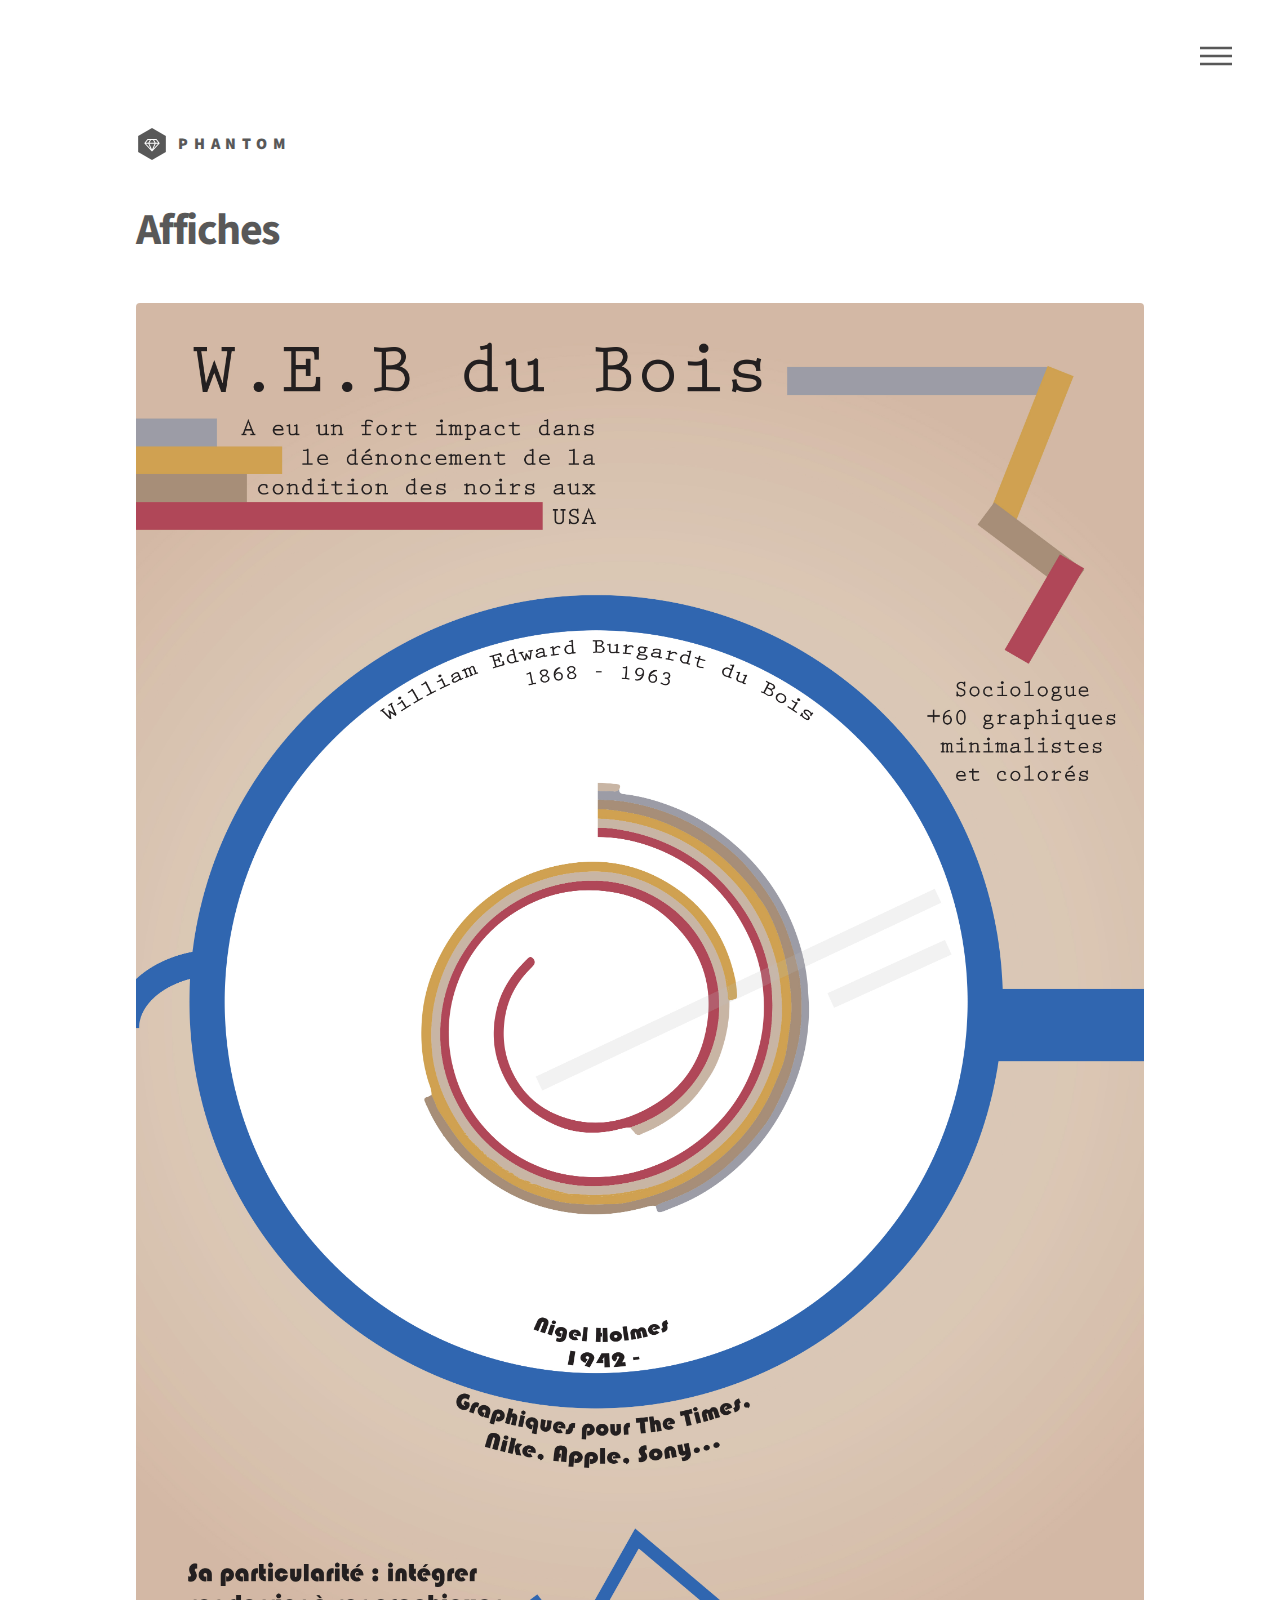
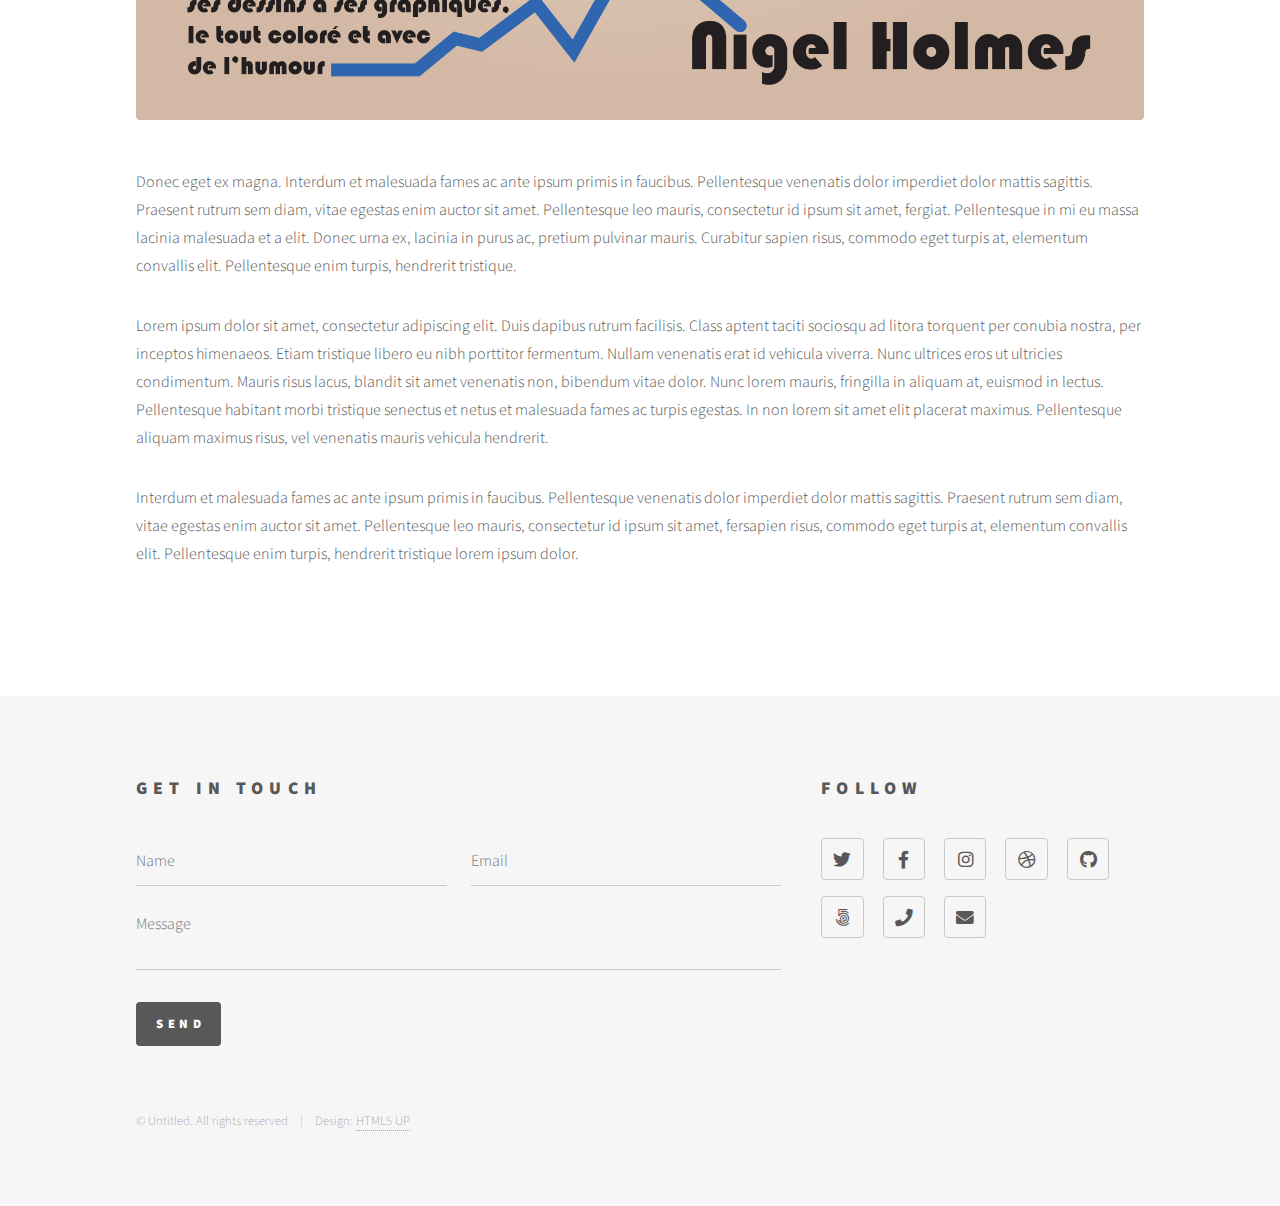
==== commit e104e00e: "Update affiche.html" ====
--- a/affiche.html
+++ b/affiche.html
@@ -40,16 +40,19 @@
 						<h2>Menu</h2>
 						<ul>
 							<li><a href="index.html">Home</a></li>
-							<li><a href="generic.html">Timeline</a></li>
+							<li><a href="timeline.html">Timeline</a></li>
 							<li><a href="affiche.html">Affiches</a></li>
+							<li><a href="carte_interactive.html">carte interactive</a></li>
+							<li><a href="tutoriel_dataviz.html">tutoriel dataviz</a></li>
 						</ul>
 					</nav>
 
 				<!-- Main -->
 					<div id="main">
 						<div class="inner">
-							<h1>Generic Page</h1>
-							<span class="image main"><img src="images/pic13.jpg" alt="" /></span>
+							<h1>Affiches</h1>
+							<span class="image main"><img src="images/poster.jpg" alt="" /></span>
+							
 							<p>Donec eget ex magna. Interdum et malesuada fames ac ante ipsum primis in faucibus. Pellentesque venenatis dolor imperdiet dolor mattis sagittis. Praesent rutrum sem diam, vitae egestas enim auctor sit amet. Pellentesque leo mauris, consectetur id ipsum sit amet, fergiat. Pellentesque in mi eu massa lacinia malesuada et a elit. Donec urna ex, lacinia in purus ac, pretium pulvinar mauris. Curabitur sapien risus, commodo eget turpis at, elementum convallis elit. Pellentesque enim turpis, hendrerit tristique.</p>
 							<p>Lorem ipsum dolor sit amet, consectetur adipiscing elit. Duis dapibus rutrum facilisis. Class aptent taciti sociosqu ad litora torquent per conubia nostra, per inceptos himenaeos. Etiam tristique libero eu nibh porttitor fermentum. Nullam venenatis erat id vehicula viverra. Nunc ultrices eros ut ultricies condimentum. Mauris risus lacus, blandit sit amet venenatis non, bibendum vitae dolor. Nunc lorem mauris, fringilla in aliquam at, euismod in lectus. Pellentesque habitant morbi tristique senectus et netus et malesuada fames ac turpis egestas. In non lorem sit amet elit placerat maximus. Pellentesque aliquam maximus risus, vel venenatis mauris vehicula hendrerit.</p>
 							<p>Interdum et malesuada fames ac ante ipsum primis in faucibus. Pellentesque venenatis dolor imperdiet dolor mattis sagittis. Praesent rutrum sem diam, vitae egestas enim auctor sit amet. Pellentesque leo mauris, consectetur id ipsum sit amet, fersapien risus, commodo eget turpis at, elementum convallis elit. Pellentesque enim turpis, hendrerit tristique lorem ipsum dolor.</p>
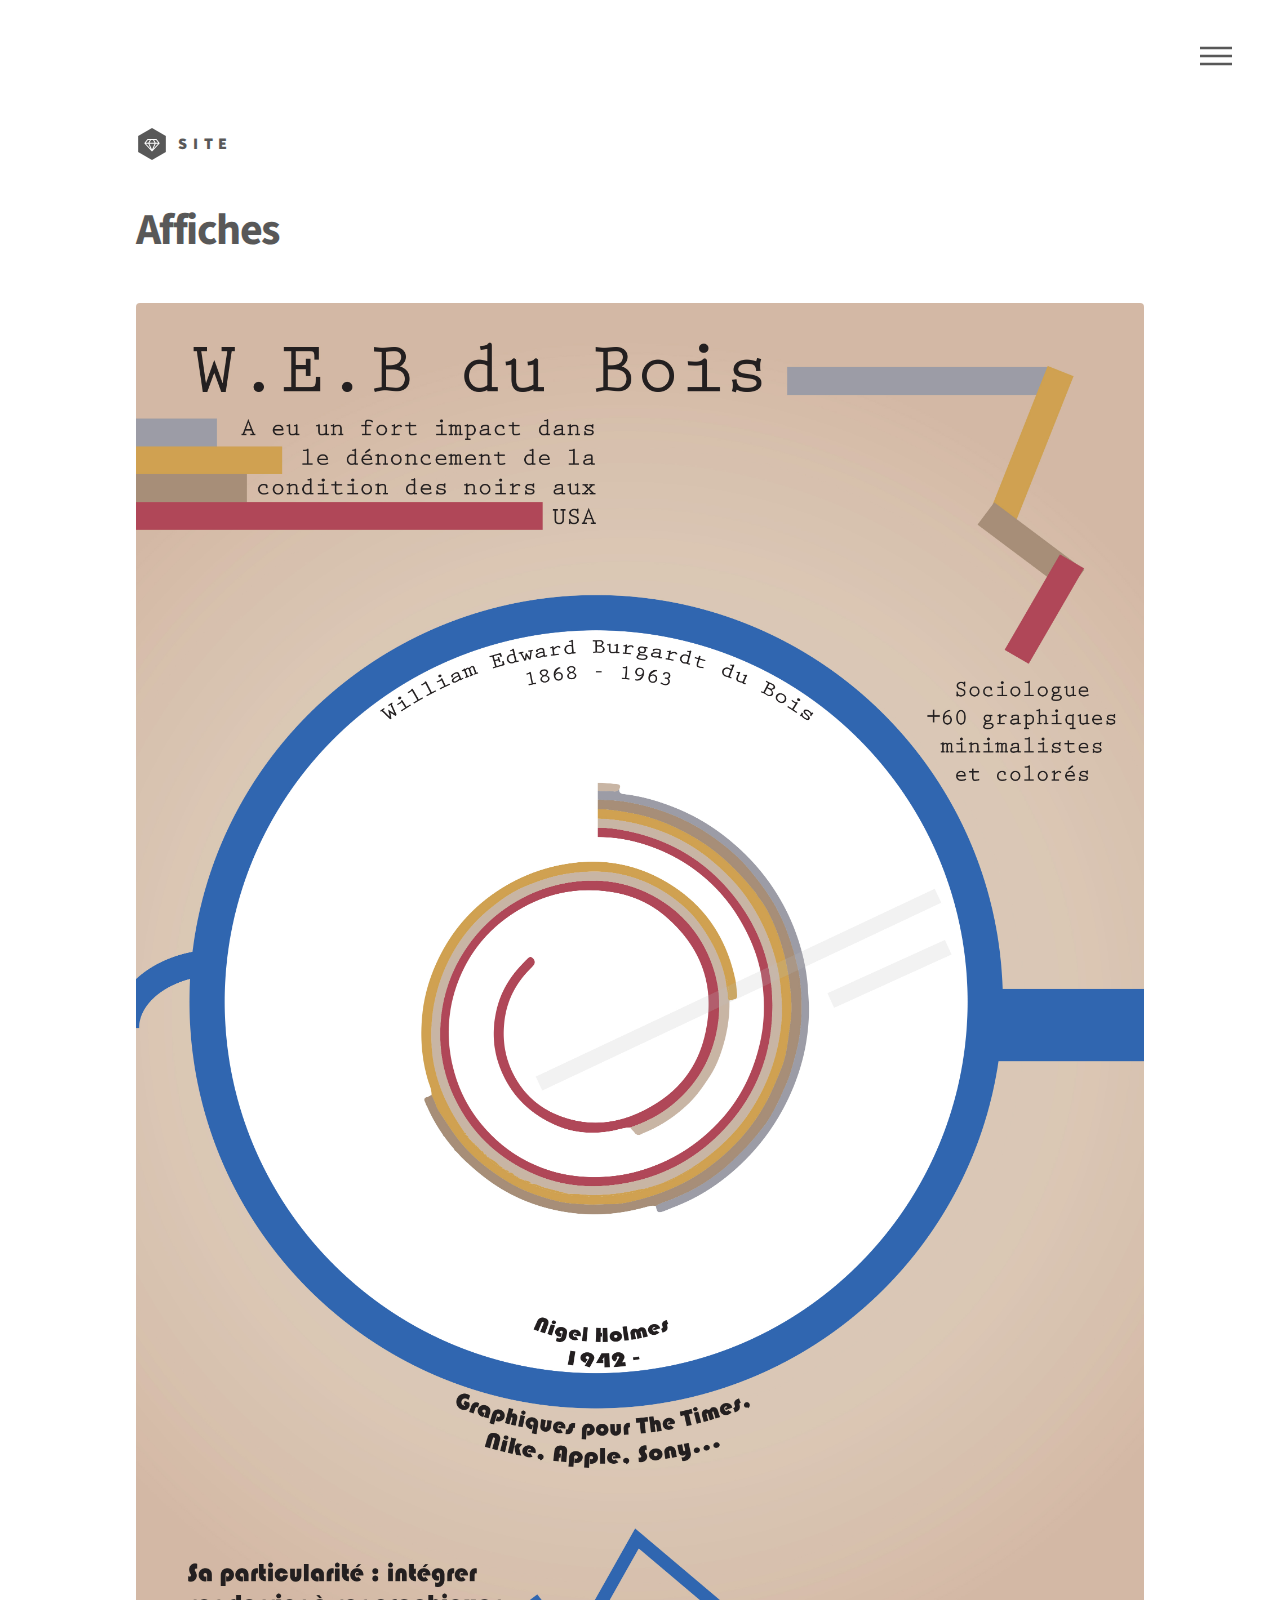
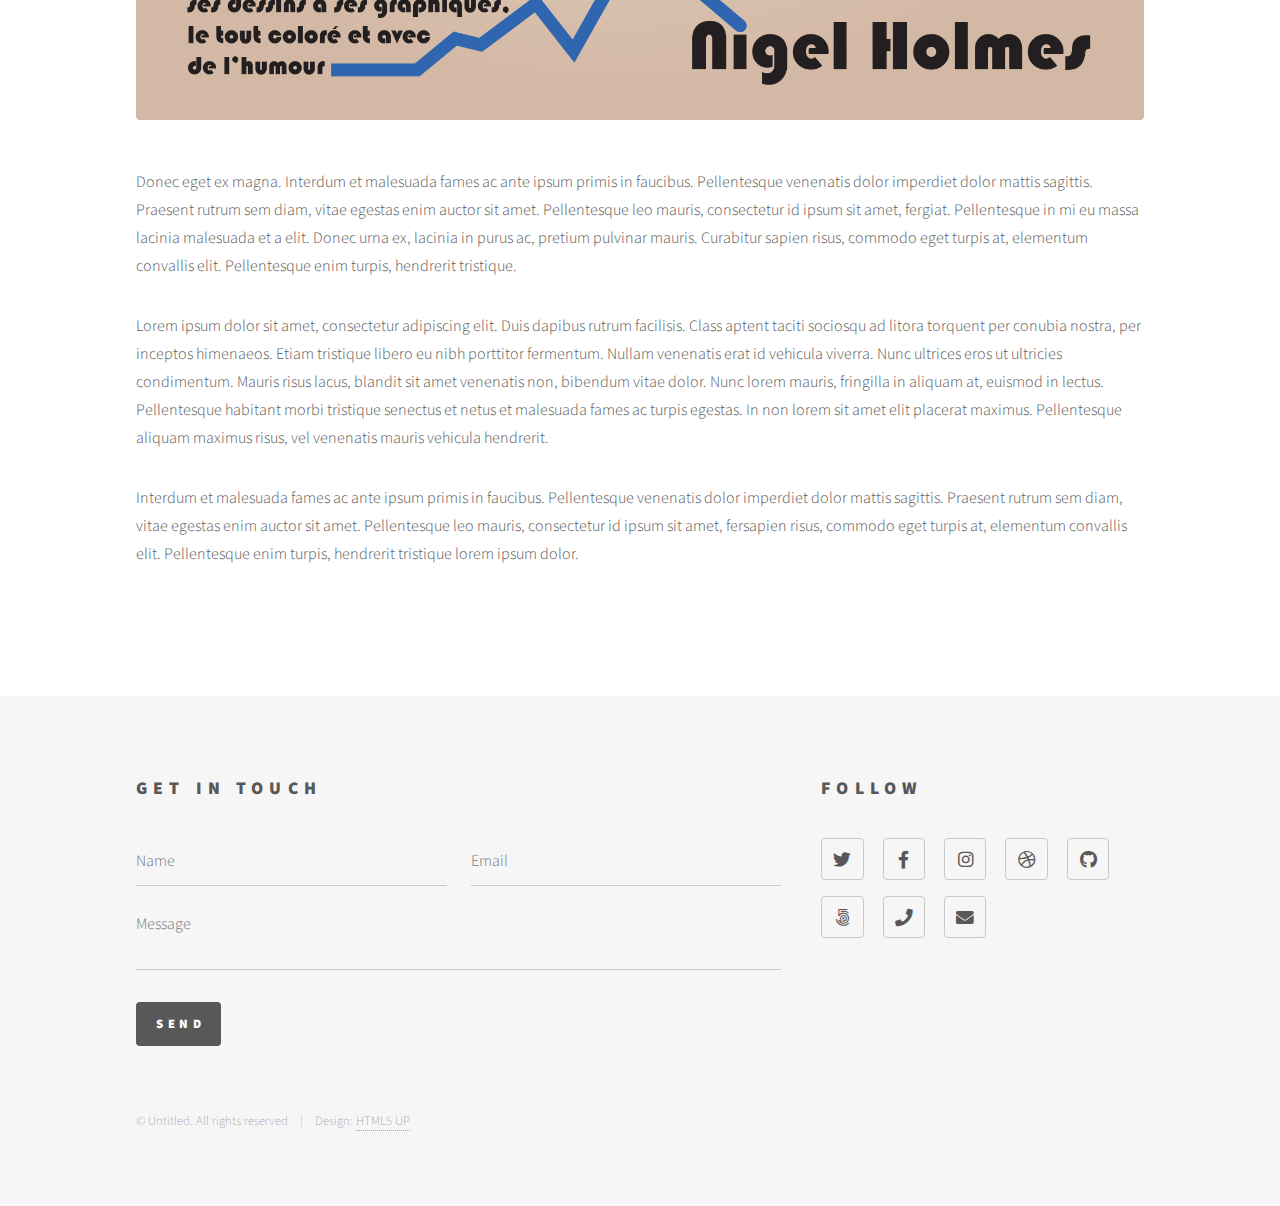
==== commit 8fec4ed3: "Update affiche.html" ====
--- a/affiche.html
+++ b/affiche.html
@@ -22,7 +22,7 @@
 
 							<!-- Logo -->
 								<a href="index.html" class="logo">
-									<span class="symbol"><img src="images/logo.svg" alt="" /></span><span class="title">Phantom</span>
+									<span class="symbol"><img src="images/logo.svg" alt="" /></span><span class="title">Site</span>
 								</a>
 
 							<!-- Nav -->
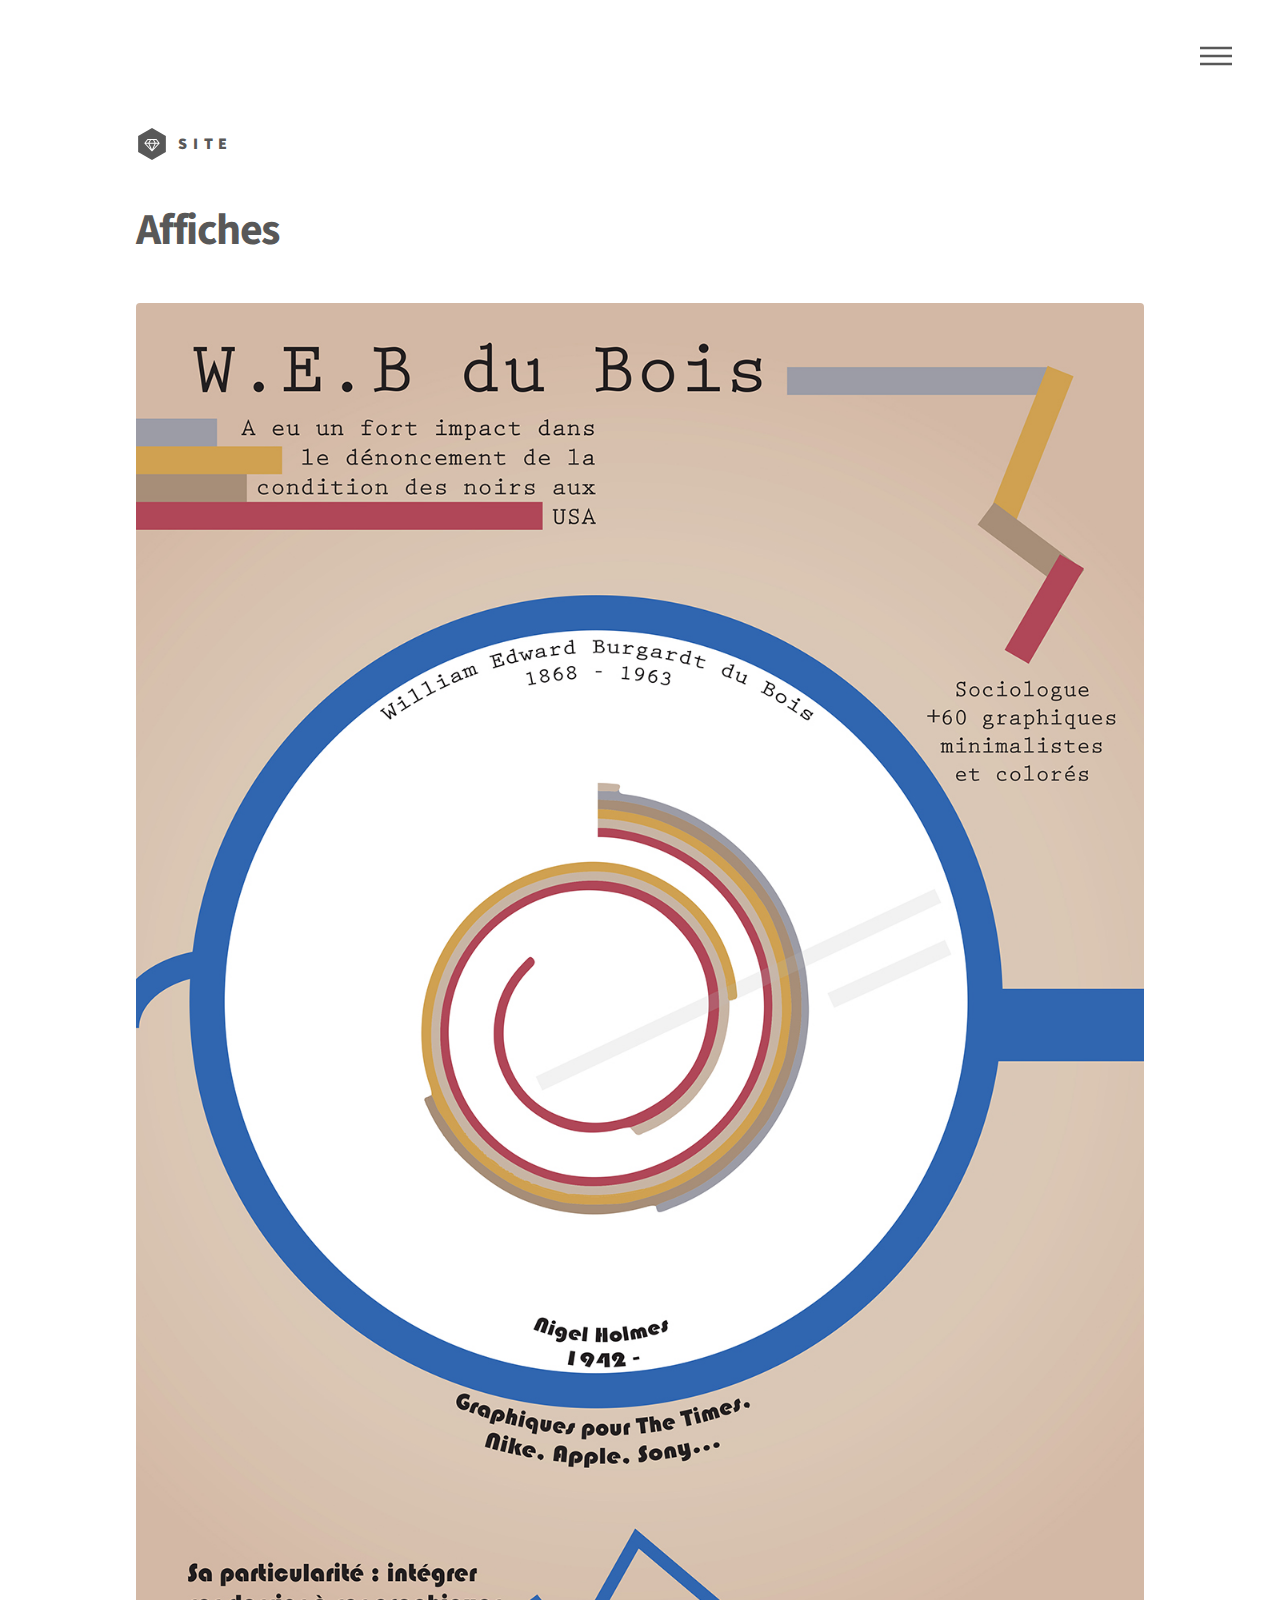
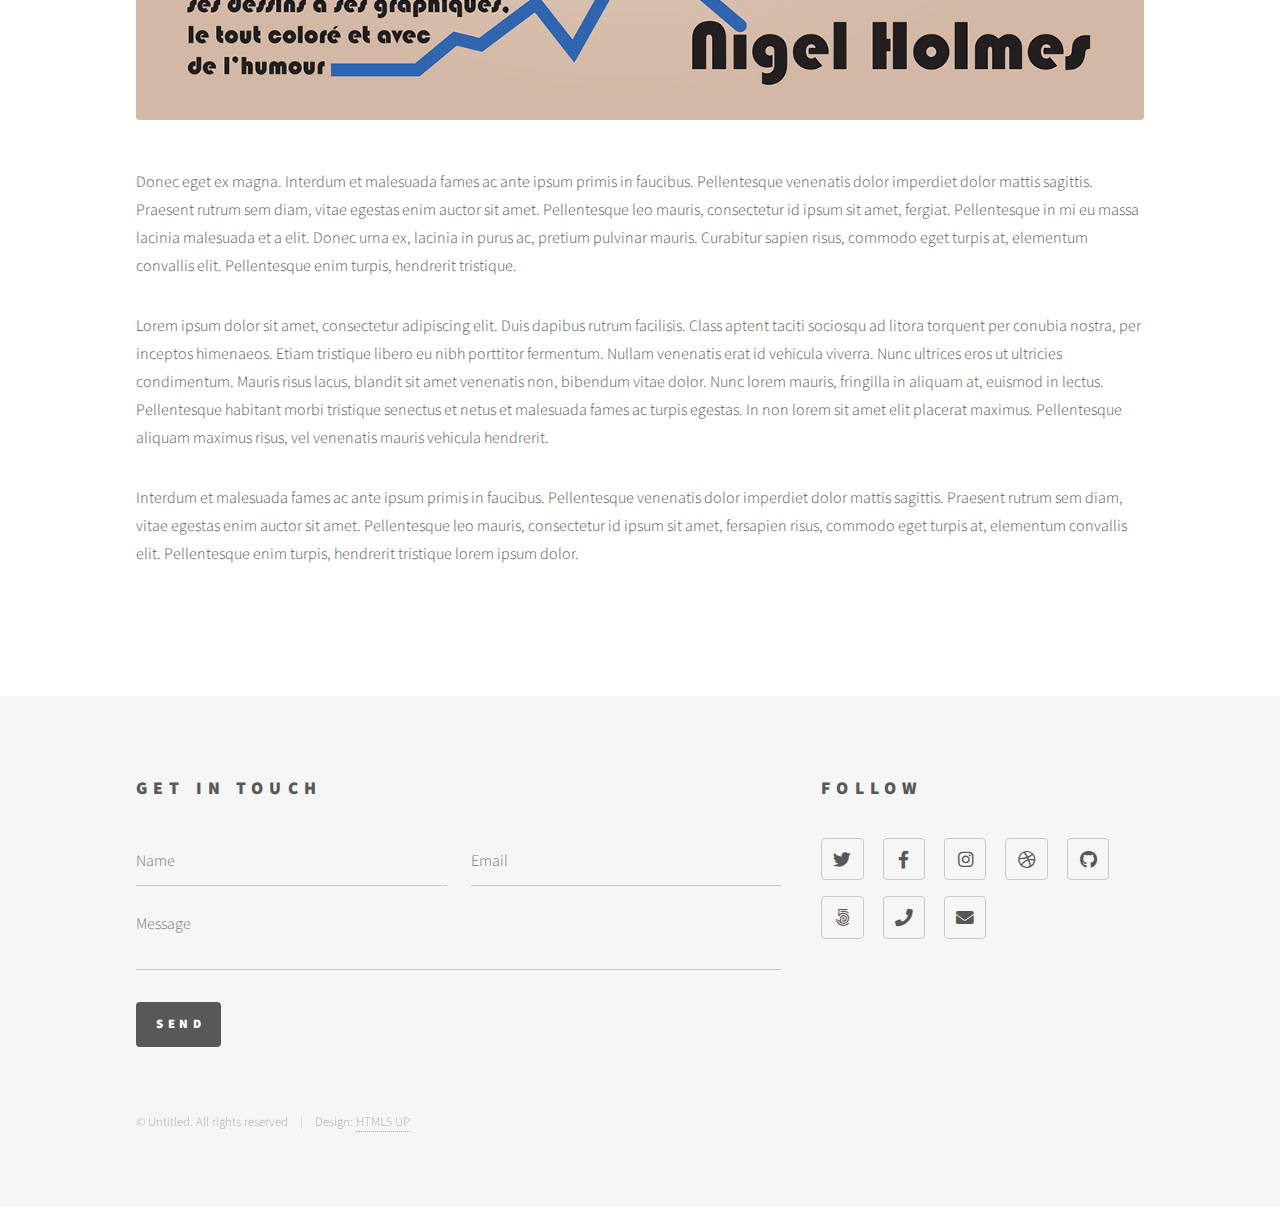
==== commit 6f313de3: "Update affiche.html" ====
--- a/affiche.html
+++ b/affiche.html
@@ -51,7 +51,7 @@
 					<div id="main">
 						<div class="inner">
 							<h1>Affiches</h1>
-							<span class="image main"><img src="images/poster.jpg" alt="" /></span>
+							<span class="image main"><img src="images/poster2.jpg" alt="" /></span>
 							
 							<p>Donec eget ex magna. Interdum et malesuada fames ac ante ipsum primis in faucibus. Pellentesque venenatis dolor imperdiet dolor mattis sagittis. Praesent rutrum sem diam, vitae egestas enim auctor sit amet. Pellentesque leo mauris, consectetur id ipsum sit amet, fergiat. Pellentesque in mi eu massa lacinia malesuada et a elit. Donec urna ex, lacinia in purus ac, pretium pulvinar mauris. Curabitur sapien risus, commodo eget turpis at, elementum convallis elit. Pellentesque enim turpis, hendrerit tristique.</p>
 							<p>Lorem ipsum dolor sit amet, consectetur adipiscing elit. Duis dapibus rutrum facilisis. Class aptent taciti sociosqu ad litora torquent per conubia nostra, per inceptos himenaeos. Etiam tristique libero eu nibh porttitor fermentum. Nullam venenatis erat id vehicula viverra. Nunc ultrices eros ut ultricies condimentum. Mauris risus lacus, blandit sit amet venenatis non, bibendum vitae dolor. Nunc lorem mauris, fringilla in aliquam at, euismod in lectus. Pellentesque habitant morbi tristique senectus et netus et malesuada fames ac turpis egestas. In non lorem sit amet elit placerat maximus. Pellentesque aliquam maximus risus, vel venenatis mauris vehicula hendrerit.</p>
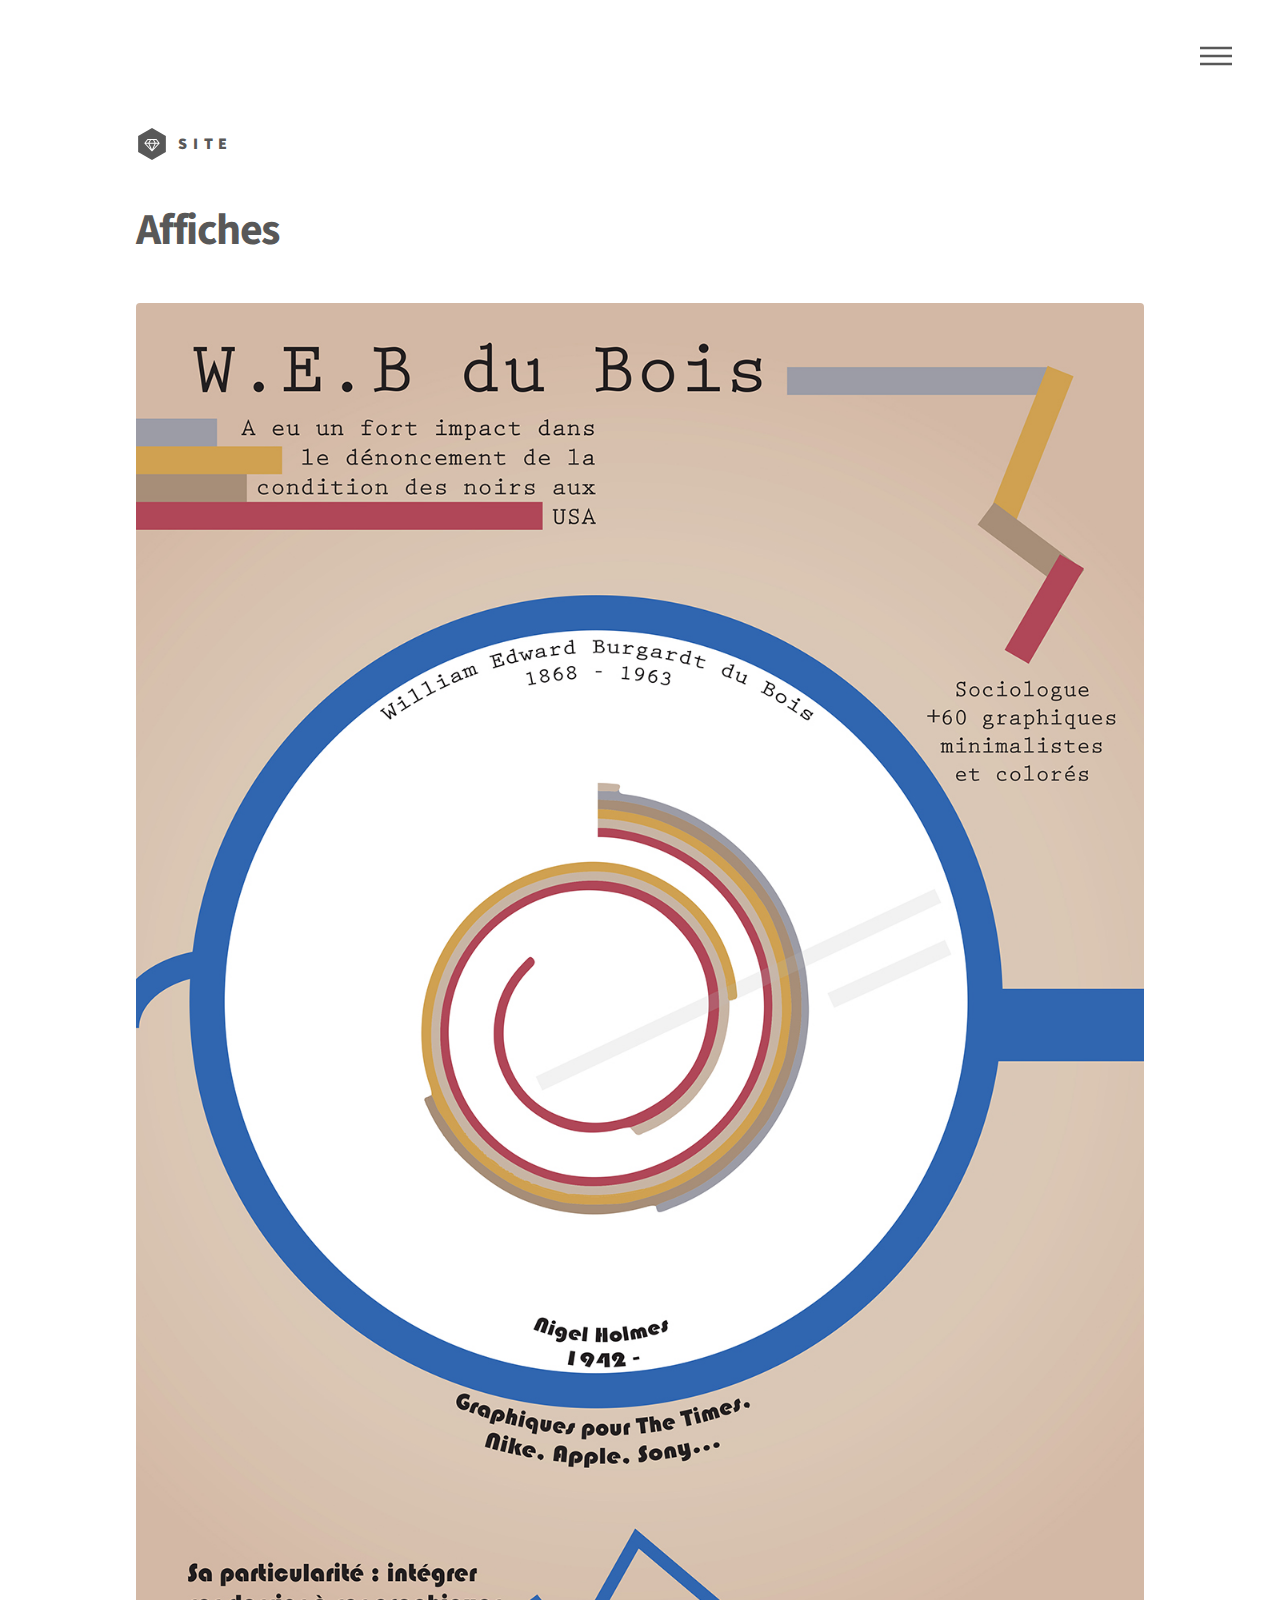
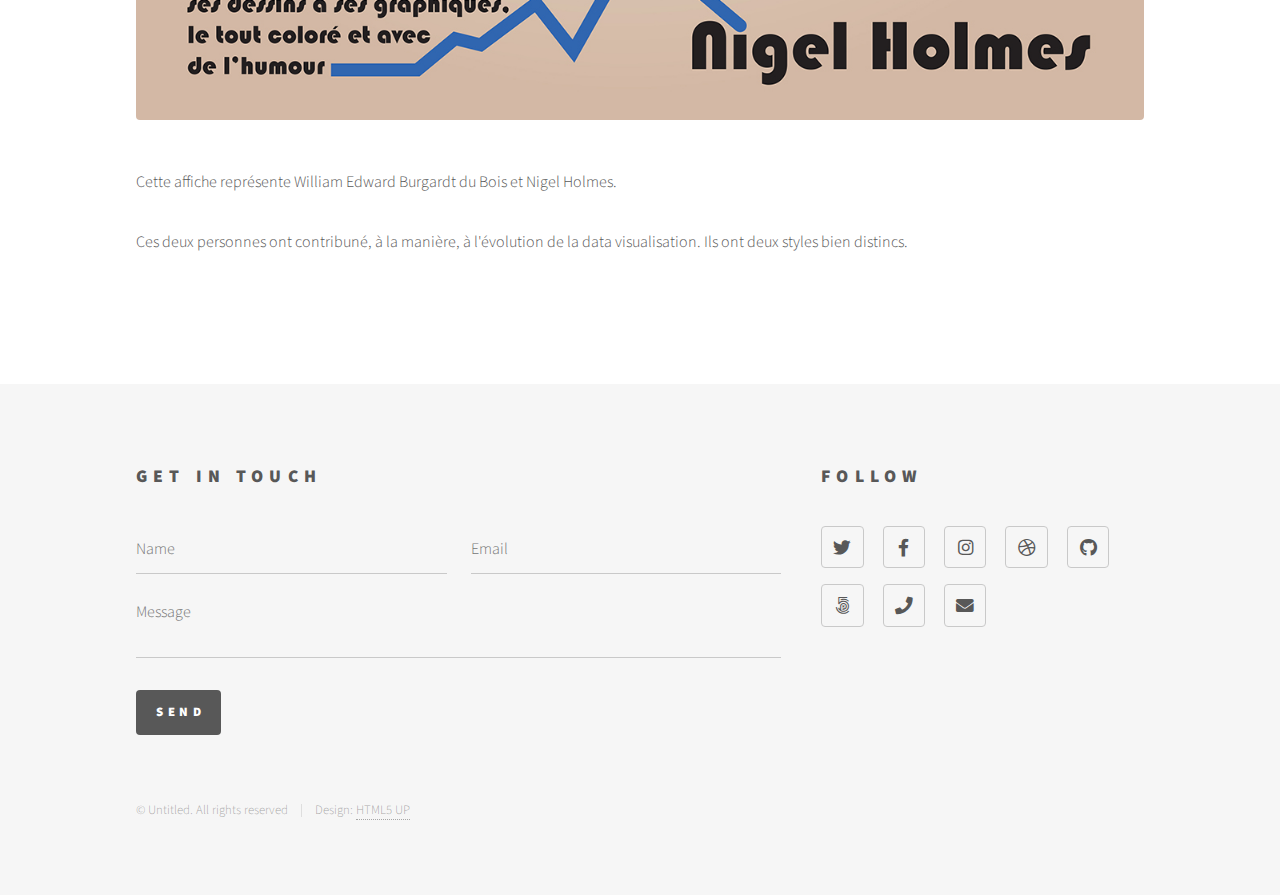
==== commit 0282c744: "Update affiche.html" ====
--- a/affiche.html
+++ b/affiche.html
@@ -6,7 +6,7 @@
 -->
 <html>
 	<head>
-		<title>Image</title>
+		<title>Affiches</title>
 		<meta charset="utf-8" />
 		<meta name="viewport" content="width=device-width, initial-scale=1, user-scalable=no" />
 		<link rel="stylesheet" href="assets/css/main.css" />
@@ -52,10 +52,8 @@
 						<div class="inner">
 							<h1>Affiches</h1>
 							<span class="image main"><img src="images/poster2.jpg" alt="" /></span>
-							
-							<p>Donec eget ex magna. Interdum et malesuada fames ac ante ipsum primis in faucibus. Pellentesque venenatis dolor imperdiet dolor mattis sagittis. Praesent rutrum sem diam, vitae egestas enim auctor sit amet. Pellentesque leo mauris, consectetur id ipsum sit amet, fergiat. Pellentesque in mi eu massa lacinia malesuada et a elit. Donec urna ex, lacinia in purus ac, pretium pulvinar mauris. Curabitur sapien risus, commodo eget turpis at, elementum convallis elit. Pellentesque enim turpis, hendrerit tristique.</p>
-							<p>Lorem ipsum dolor sit amet, consectetur adipiscing elit. Duis dapibus rutrum facilisis. Class aptent taciti sociosqu ad litora torquent per conubia nostra, per inceptos himenaeos. Etiam tristique libero eu nibh porttitor fermentum. Nullam venenatis erat id vehicula viverra. Nunc ultrices eros ut ultricies condimentum. Mauris risus lacus, blandit sit amet venenatis non, bibendum vitae dolor. Nunc lorem mauris, fringilla in aliquam at, euismod in lectus. Pellentesque habitant morbi tristique senectus et netus et malesuada fames ac turpis egestas. In non lorem sit amet elit placerat maximus. Pellentesque aliquam maximus risus, vel venenatis mauris vehicula hendrerit.</p>
-							<p>Interdum et malesuada fames ac ante ipsum primis in faucibus. Pellentesque venenatis dolor imperdiet dolor mattis sagittis. Praesent rutrum sem diam, vitae egestas enim auctor sit amet. Pellentesque leo mauris, consectetur id ipsum sit amet, fersapien risus, commodo eget turpis at, elementum convallis elit. Pellentesque enim turpis, hendrerit tristique lorem ipsum dolor.</p>
+							<p>Cette affiche représente William Edward Burgardt du Bois et Nigel Holmes.</p>
+							<p>Ces deux personnes ont contribuné, à la manière, à l'évolution de la data visualisation. Ils ont deux styles bien distincs.</p>
 						</div>
 					</div>
 
